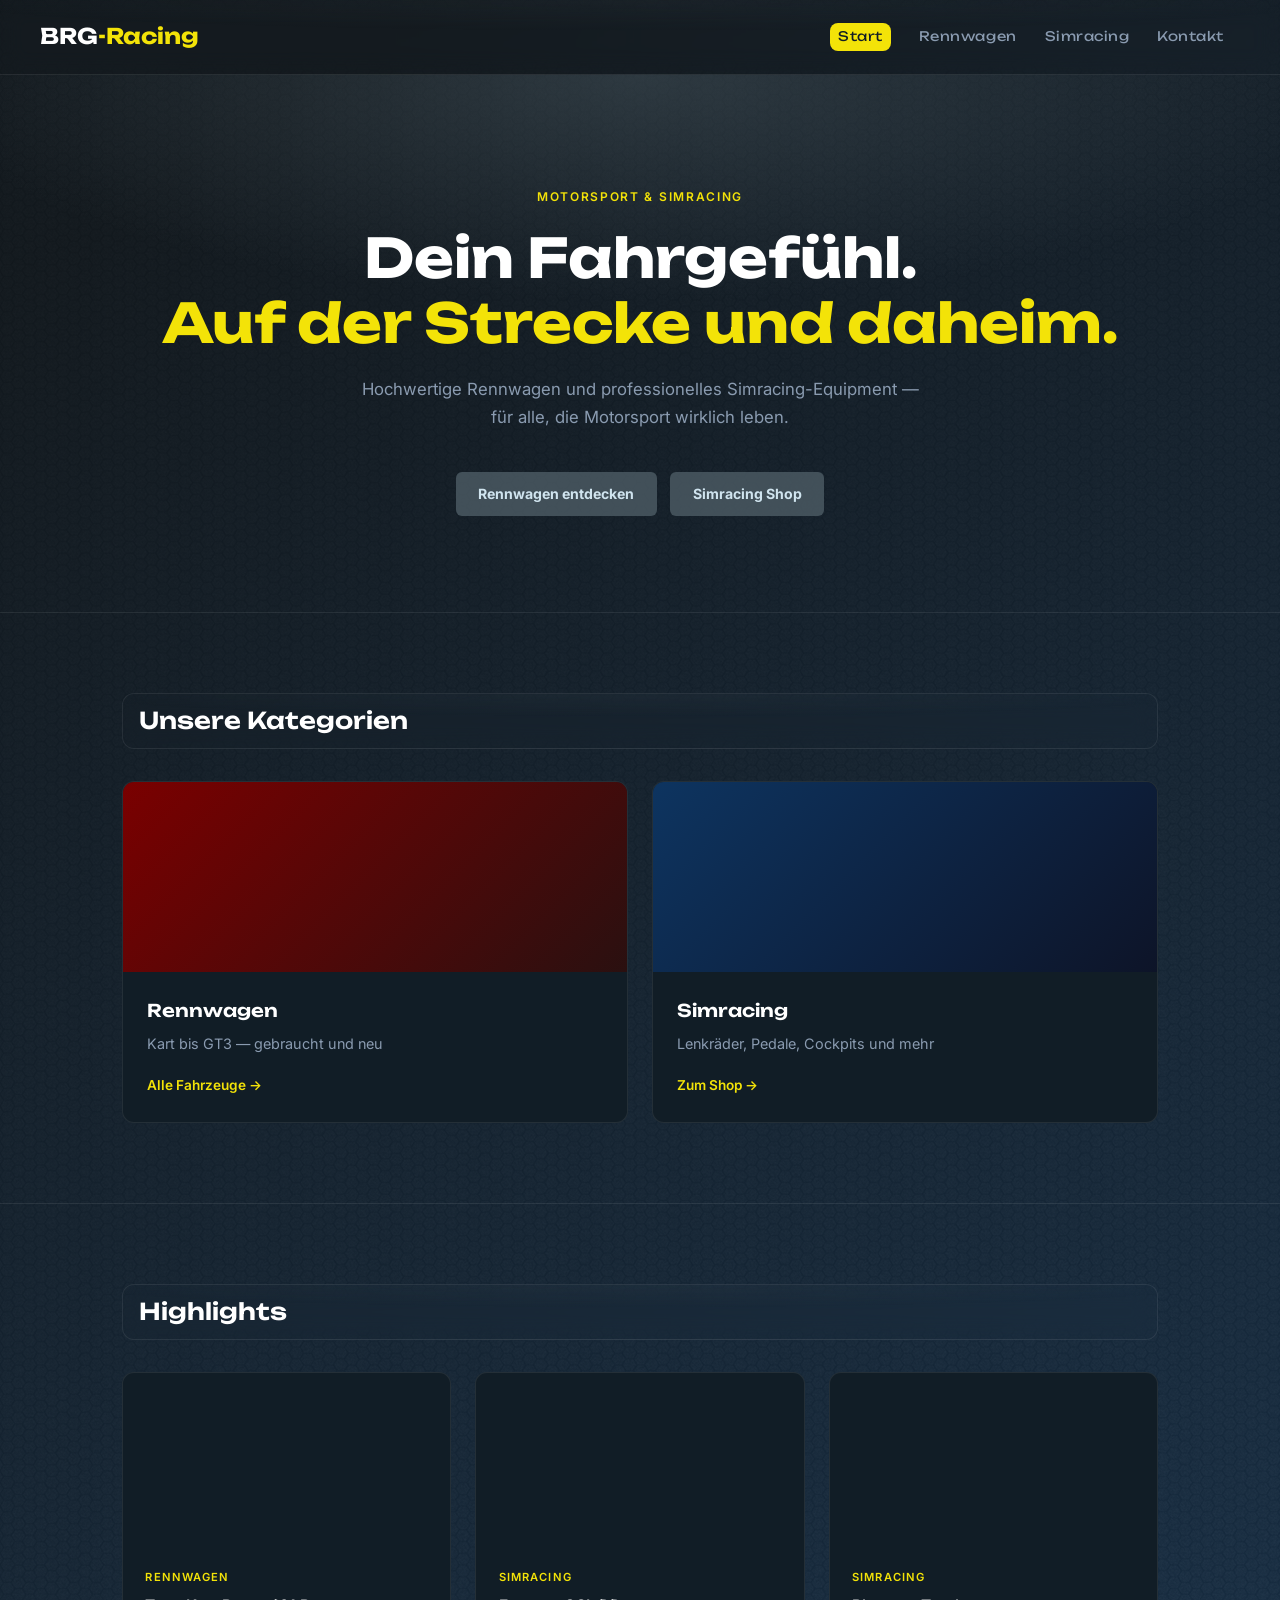
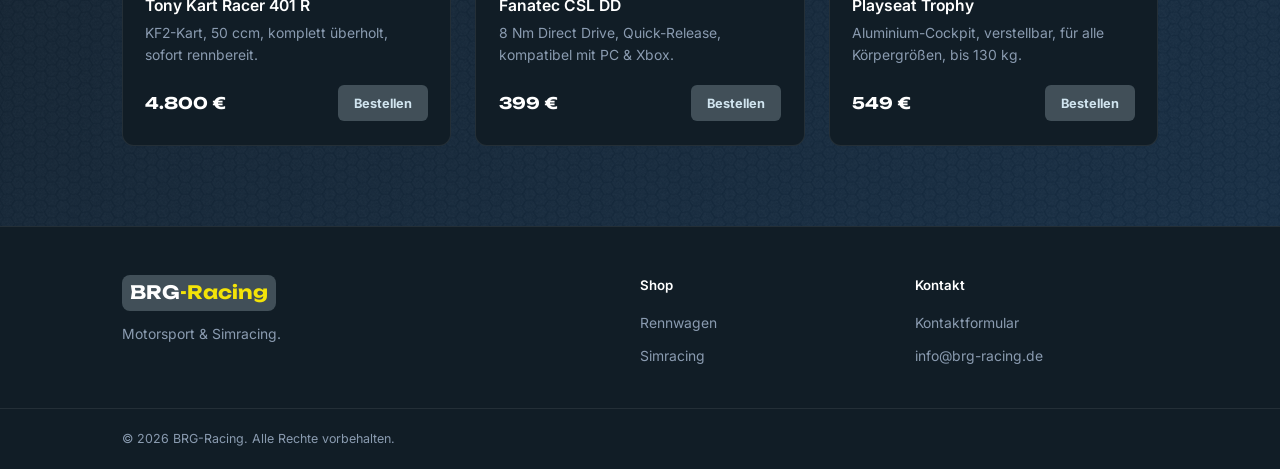
==== eirikb/index.html @ 4c39efe5 "Beschreibung der Änderung" ====
<!DOCTYPE html>
<html lang="de">
<head>
    <meta charset="UTF-8">
    <meta name="viewport" content="width=device-width, initial-scale=1.0">
    <title>BRG-Racing | Racecars & Simracing</title>
    <link rel="stylesheet" href="./styles/style-main.css">
    <!-- Google Fonts: Inter (Text) & Unbounded (Überschriften) -->
    <link rel="preconnect" href="https://fonts.googleapis.com">
    <link rel="preconnect" href="https://fonts.gstatic.com" crossorigin>
    <link href="https://fonts.googleapis.com/css2?family=Inter:ital,opsz,wght@0,14..32,100..900;1,14..32,100..900&family=Unbounded:wght@200..900&display=swap" rel="stylesheet">
</head>
<body>

    <!-- ===== HEADER ===== -->
    <header>
        <a href="index.html" class="logo">BRG<span>-Racing</span></a>

        <!-- Checkbox steuert das mobile Menü (kein JavaScript) -->
        <input type="checkbox" id="nav-toggle" class="nav-toggle">
        <label for="nav-toggle" class="hamburger" aria-label="Menü öffnen">
            <span></span>
            <span></span>
            <span></span>
        </label>

        <nav>
            <a href="index.html" class="aktiv">Start</a>
            <a href="./html/racecars.html">Rennwagen</a>
            <a href="./html/simracing.html">Simracing</a>
            <a href="./html/kontakt.html">Kontakt</a>
        </nav>
    </header>


    <!-- ===== HAUPTINHALT ===== -->
    <main>

        <!-- Hero-Bereich: Einstieg und Hauptaussage -->
        <section class="hero">
            <div class="wrapper">
                <p class="hero-label">Motorsport & Simracing</p>
                <h1>Dein Fahrgefühl.<br><span>Auf der Strecke und daheim.</span></h1>
                <p class="hero-text">
                    Hochwertige Rennwagen und professionelles Simracing-Equipment —
                    für alle, die Motorsport wirklich leben.
                </p>
                <div class="hero-ctas">
                    <a href="./html/racecars.html" class="btn">Rennwagen entdecken</a>
                    <a href="./html/simracing.html" class="btn btn-ghost">Simracing Shop</a>
                </div>
            </div>
        </section>


        <!-- Kategorie-Übersicht: 2-spaltiges Grid -->
        <section class="kategorien">
            <div class="wrapper">
                <h2>Unsere Kategorien</h2>
                <div class="kat-grid">

                    <a href="./html/racecars.html" class="kat-karte">
                        <!-- Platzhalter — wird später durch echtes Bild ersetzt -->
                        <div class="kat-bild rennwagen"></div>
                        <div class="kat-info">
                            <h3>Rennwagen</h3>
                            <p>Kart bis GT3 — gebraucht und neu</p>
                            <span class="pfeil">Alle Fahrzeuge &rarr;</span>
                        </div>
                    </a>

                    <a href="./html/simracing.html" class="kat-karte">
                        <div class="kat-bild simracing"></div>
                        <div class="kat-info">
                            <h3>Simracing</h3>
                            <p>Lenkräder, Pedale, Cockpits und mehr</p>
                            <span class="pfeil">Zum Shop &rarr;</span>
                        </div>
                    </a>

                </div>
            </div>
        </section>


        <!-- Produkt-Highlights: 3-spaltiges Grid -->
        <section class="highlights">
            <div class="wrapper">
                <h2>Highlights</h2>
                <div class="produkt-grid">

                    <!-- Produkt 1 -->
                    <article class="produkt-karte">
                        <div class="produkt-bild rot"></div>
                        <div class="produkt-info">
                            <span class="tag">Rennwagen</span>
                            <h3>Tony Kart Racer 401 R</h3>
                            <p>KF2-Kart, 50 ccm, komplett überholt, sofort rennbereit.</p>
                            <div class="produkt-fuss">
                                <strong class="preis">4.800 €</strong>
                                <a href="./html/bestellen.html" class="btn btn-sm">Bestellen</a>
                            </div>
                        </div>
                    </article>

                    <!-- Produkt 2 -->
                    <article class="produkt-karte">
                        <div class="produkt-bild blau"></div>
                        <div class="produkt-info">
                            <span class="tag">Simracing</span>
                            <h3>Fanatec CSL DD</h3>
                            <p>8 Nm Direct Drive, Quick-Release, kompatibel mit PC & Xbox.</p>
                            <div class="produkt-fuss">
                                <strong class="preis">399 €</strong>
                                <a href="./html/bestellen.html" class="btn btn-sm">Bestellen</a>
                            </div>
                        </div>
                    </article>

                    <!-- Produkt 3 -->
                    <article class="produkt-karte">
                        <div class="produkt-bild gruen"></div>
                        <div class="produkt-info">
                            <span class="tag">Simracing</span>
                            <h3>Playseat Trophy</h3>
                            <p>Aluminium-Cockpit, verstellbar, für alle Körpergrößen, bis 130 kg.</p>
                            <div class="produkt-fuss">
                                <strong class="preis">549 €</strong>
                                <a href="./html/bestellen.html" class="btn btn-sm">Bestellen</a>
                            </div>
                        </div>
                    </article>

                </div>
            </div>
        </section>

    </main>


    <!-- ===== FOOTER ===== -->
    <footer>
        <!-- Footer-Grid: Info | Shop-Links | Kontakt-Links -->
        <div class="footer-grid wrapper">

            <div class="footer-brand">
                <p class="logo-text">BRG<span>-Racing</span></p>
                <p class="footer-desc">Motorsport & Simracing.</p>
            </div>

            <nav class="footer-nav">
                <strong>Shop</strong>
                <a href="./html/racecars.html">Rennwagen</a>
                <a href="./html/simracing.html">Simracing</a>
            </nav>

            <nav class="footer-nav">
                <strong>Kontakt</strong>
                <a href="./html/kontakt.html">Kontaktformular</a>
                <a href="mailto:info@brg-racing.de">info@brg-racing.de</a>
            </nav>

        </div>

        <div class="footer-bottom">
            <div class="wrapper">
                <p>&copy; 2026 BRG-Racing. Alle Rechte vorbehalten.</p>
            </div>
        </div>
    </footer>

</body>
</html>
---- eirikb/styles/style-main.css ----
/* ===== VARIABLEN ===== */
:root {
    --primaer:  #4e5d67c8;
    --akzent:   #F3E308;
    --bg:       #111d26;
    --karte:    #111d26;
    --text:     #D0E4EF;
    --hell:     #8a9bb0;
    --rand:     rgba(255, 255, 255, 0.08);
    --max-w:    1100px;
}

/* ===== RESET ===== */
*, *::before, *::after {
    box-sizing: border-box;
    margin: 0;
    padding: 0;
}

/* ===== SEITEN-GRID: Header | Main | Footer ===== */
body {
    font-family: 'Inter', Arial, sans-serif;
    background: linear-gradient(
        148deg,rgba(11, 20, 27, 0.7) 10%, rgba(6, 61, 115, 0.4) 90%), 
        url('../assets/img/dark-honeycomb.png');
    color: var(--text);
    line-height: 1.65;
    display: grid;
    grid-template-rows: auto 1fr auto;
    min-height: 100vh;
}

a {
    color: var(--text);
    text-decoration: none;
}

/* Zentrierender Container mit horizontalem Innenabstand */
.wrapper {
    max-width: var(--max-w);
    margin: 0 auto;
    padding: 0 2rem;
}


/* ===== HEADER ===== */
header {
    font-family: 'Unbounded', cursive;
    /* Header-Grid: Logo | Leerraum | Navigation */
    display: grid;
    grid-template-columns: auto 1fr auto;
    align-items: center;
    gap: 1.5rem;
    padding: 1rem 2rem;
    border-bottom: 1px solid var(--rand);
    /* Klebt oben beim Scrollen */
    position: sticky;
    top: 0;
    z-index: 100;
    background-color: rgba(17, 29, 38, 0.591);
    backdrop-filter: blur(12px);
    background: radial-gradient(ellipse 80% 60% at 50% 0%, rgba(76, 92, 101, 0.10) 0%, transparent 70%);
}

.logo {
    font-size: 1.35rem;
    font-weight: 700;
    color: #fff;
    padding: 3px 8px;
    border-radius: 8px;
    /* Holografischer Shimmer-Effekt */
    position: relative;
    overflow: hidden;
    transition: transform 0.5s ease, box-shadow 0.5s ease;
}

/* Schimmernder Lichtstrahl */
.logo::before {
    content: '';
    position: absolute;
    top: -50%;
    left: -50%;
    width: 200%;
    height: 200%;
    background: linear-gradient(
        0deg,
        transparent,
        transparent 30%,
        rgba(200, 255, 0, 0.3)
    );
    transform: rotate(-45deg);
    transition: all 0.5s ease;
    opacity: 0;
}

.logo:hover {
    transform: scale(1.05);
    box-shadow: 0 0 20px rgba(200, 255, 0, 0.3);
    color: #fff;
}

.logo:hover::before {
    opacity: 1;
    transform: rotate(-45deg) translateY(100%);
}

.logo span {
    color: var(--akzent);
}

header nav {
    display: flex;
    align-items: center;
    gap: 1.75rem;
    justify-self: end;
}

header nav a {
    font-size: 0.82rem;
    color: var(--hell);
    font-weight: 400;
    letter-spacing: 0.04em;
    transition: all 0.15s;
  
}

header nav a:hover {
    color: var(--bg);
    padding: 3px 8px;
    border-radius: 8px;
    background-color: var(--akzent);
    transform: scale(1.05);
}

/* Aktiver Navigations-Link (aktuelle Seite) */
header nav a.aktiv {
    color: var(--bg);
    padding: 3px 8px;
    border-radius: 8px;
    background-color: var(--akzent);
}
/* Hamburger-Button (nur mobil sichtbar) */
.hamburger {
    display: none;
    flex-direction: column;
    gap: 5px;
    cursor: pointer;
    padding: 4px;
    margin-left: auto;
}

.hamburger span {
    display: block;
    width: 22px;
    height: 2px;
    background-color: #fff;
    border-radius: 2px;
    transition: transform 0.2s, opacity 0.2s;
}

/* Checkbox ist unsichtbar, steuert das Menü via CSS */
.nav-toggle { display: none; }

.nav-toggle:checked ~ .hamburger span:nth-child(1) {
    transform: translateY(7px) rotate(45deg);
}
.nav-toggle:checked ~ .hamburger span:nth-child(2) {
    opacity: 0;
}
.nav-toggle:checked ~ .hamburger span:nth-child(3) {
    transform: translateY(-7px) rotate(-45deg);
}


/* ===== BUTTONS ===== */
.btn {
    display: inline-block;
    padding: 0.65rem 1.4rem;
    background-color: var(--primaer);
    color: var(--text);
    font-weight: 700;
    font-size: 0.88rem;
    border-radius: 6px;
    transition: all 0.25s;
}

.btn:hover {
    opacity: 0.82;
    color: var(--bg);
    transform: scale(1.05);
    background-color: var(--akzent);
}


.btn-sm {
    padding: 0.45rem 1rem;
    font-size: 0.8rem;
}


/* ===== HERO-BEREICH ===== */
.hero {
    padding: 7rem 0 6rem;
    text-align: center;
    /* Subtiler radialer Verlauf als Hintergrund */
    background: radial-gradient(ellipse 80% 60% at 50% 0%, rgba(76, 92, 101, 0.45) 0%, transparent 70%);
}

.hero-label {
    font-size: 0.75rem;
    font-weight: 600;
    letter-spacing: 0.14em;
    text-transform: uppercase;
    color: var(--akzent);
    margin-bottom: 1.25rem;
   
}

.hero h1 {
    font-family: 'Unbounded', cursive;
    /* Schriftgröße passt sich der Bildschirmbreite an */
    font-size: clamp(1.9rem, 5vw, 3.4rem);
    font-weight: 700;
    line-height: 1.18;
    color: #fff;
    margin-bottom: 1.25rem;
}

.hero h1 span {
    color: var(--akzent);
}

.hero-text {
    max-width: 580px;
    margin: 0 auto 2.5rem;
    color: var(--hell);
    font-size: 1.05rem;
    line-height: 1.7;
}

.hero-ctas {
    display: flex;
    gap: 0.85rem;
    justify-content: center;
    flex-wrap: wrap;
}


/* ===== KATEGORIEN ===== */
.kategorien {
    padding: 5rem 0;
    border-top: 1px solid var(--rand);
}

.kategorien h2,
.highlights h2 {
    font-family: 'Unbounded', cursive;
    font-size: 1.45rem;
    font-weight: 600;
    color: #fff;
    margin-bottom: 2rem;
    padding: 0.5rem 1rem;
    background-color: var(--karte);
    backdrop-filter: blur(12px);
    border: 1px solid var(--rand);
    border-radius: 12px;
    background: radial-gradient(ellipse 80% 60% at 50% 0%, rgba(76, 92, 101, 0.10) 0%, transparent 70%);
}

/* Kategorie-Grid: 2 gleichbreite Spalten */
.kat-grid {
    display: grid;
    grid-template-columns: 1fr 1fr;
    gap: 1.5rem;
}

.kat-karte {
    display: block;
    background-color: var(--karte);
    border: 1px solid var(--rand);
    border-radius: 12px;
    overflow: hidden;
    color: var(--text);
    transition: border-color 0.2s, transform 0.2s;
   
}

.kat-karte:hover {
    border-color: rgba(255, 255, 255, 0.22);
    transform: translateY(-4px);
    color: var(--text);
}

/* Farb-Platzhalter oben — werden später durch <img> ersetzt */
.kat-bild {
    height: 190px;
}

.kat-bild.rennwagen {
    background: linear-gradient(135deg, #7a0000 0%, #2a1010 100%);
}

.kat-bild.simracing {
    background: linear-gradient(135deg, #0d3460 0%, #0d1428 100%);
}

.kat-info {
    padding: 1.5rem;
    
}

.kat-info h3 {
    font-family: 'Unbounded', cursive;
    font-size: 1.1rem;
    font-weight: 600;
    color: #fff;
    margin-bottom: 0.4rem;
    
}

.kat-info p {
    color: var(--hell);
    font-size: 0.9rem;
    margin-bottom: 1rem;
}

.pfeil {
    color: var(--akzent);
    font-size: 0.85rem;
    font-weight: 600;
}


/* ===== PRODUKT-HIGHLIGHTS ===== */
.highlights {
    padding: 5rem 0;
    border-top: 1px solid var(--rand);
}

/* Produkt-Grid: 3 Spalten, bricht bei Platzmangel automatisch um */
.produkt-grid {
    display: grid;
    grid-template-columns: repeat(auto-fit, minmax(280px, 1fr));
    gap: 1.5rem;
}

.produkt-karte {
    background-color: var(--karte);
    border: 1px solid var(--rand);
    border-radius: 12px;
    overflow: hidden;
    transition: border-color 0.2s, transform 0.2s;
}

.produkt-karte:hover {
    border-color: rgba(255, 255, 255, 0.22);
    transform: translateY(-4px);
}


.produkt-bild {
    height: 170px;
}

.produkt-info {
    padding: 1.2rem 1.4rem 1.5rem;
}

/* Kategorie-Tag über dem Titel */
.tag {
    display: inline-block;
    font-size: 0.7rem;
    font-weight: 600;
    letter-spacing: 0.1em;
    text-transform: uppercase;
    color: var(--akzent);
    margin-bottom: 0.55rem;
}

.produkt-info h3 {
    font-size: 0.98rem;
    font-weight: 600;
    color: #fff;
    margin-bottom: 0.4rem;
    line-height: 1.35;
}

.produkt-info p {
    color: var(--hell);
    font-size: 0.87rem;
    line-height: 1.55;
    margin-bottom: 1.2rem;
}

/* Preis und Bestell-Button nebeneinander */
.produkt-fuss {
    display: flex;
    align-items: center;
    justify-content: space-between;
}

.preis {
    font-family: 'Unbounded', cursive;
    font-size: 1rem;
    font-weight: 700;
    color: #fff;
}


/* ===== FOOTER ===== */
footer {
    border-top: 1px solid var(--rand);
    background-color: var(--karte);
    padding-top: 3rem;
}

/* Footer-Grid: Marke (breit) | Shop-Links | Kontakt-Links */
.footer-grid {
    display: grid;
    grid-template-columns: 2fr 1fr 1fr;
    gap: 2rem;
    padding-bottom: 2.5rem;
}

.logo-text {
    font-family: 'Unbounded', cursive;
    font-size: 1.15rem;
    font-weight: 700;
    color: #fff;
    background-color: var(--primaer);
    display: inline-block;
    padding: 3px 8px;
    border-radius: 8px;
    margin-bottom: 0.75rem;
}

.logo-text span {
    color: var(--akzent);
}

.footer-desc {
    color: var(--hell);
    font-size: 0.87rem;
    line-height: 1.65;
}

.footer-nav {
    display: flex;
    flex-direction: column;
    gap: 0.6rem;
}

.footer-nav strong {
    color: #fff;
    font-size: 0.83rem;
    font-weight: 600;
    margin-bottom: 0.35rem;
}

.footer-nav a {
    color: var(--hell);
    font-size: 0.87rem;
    transition: color 0.15s;
}

.footer-nav a:hover {
    color: #fff;
}

.footer-bottom {
    border-top: 1px solid var(--rand);
    padding: 1.25rem 0;
}

.footer-bottom p {
    color: var(--hell);
    font-size: 0.78rem;
}


/* ===== MOBIL (≤ 680px) ===== */
@media (max-width: 680px) {
    /* Header: Logo | Hamburger — Nav klappt darunter auf */
    header {
        grid-template-columns: auto auto;
        padding: 0.9rem 1.25rem;
    }

    .hamburger {
        display: flex;
        justify-self: end;
    }

    header nav {
        display: none;
        grid-column: 1 / -1;
        flex-direction: column;
        align-items: flex-start;
        gap: 0.9rem;
        padding: 1rem 0;
        border-top: 1px solid var(--rand);
        margin-top: 0.5rem;
    }

    .nav-toggle:checked ~ nav {
        display: flex;
    }

    /* Hero: weniger Abstand auf kleinen Bildschirmen */
    .hero {
        padding: 4rem 0 3.5rem;
    }

    /* Kategorien: 1 Spalte statt 2 */
    .kat-grid {
        grid-template-columns: 1fr;
    }

    /* Footer: 1 Spalte statt 3 */
    .footer-grid {
        grid-template-columns: 1fr;
        gap: 1.5rem;
    }
}
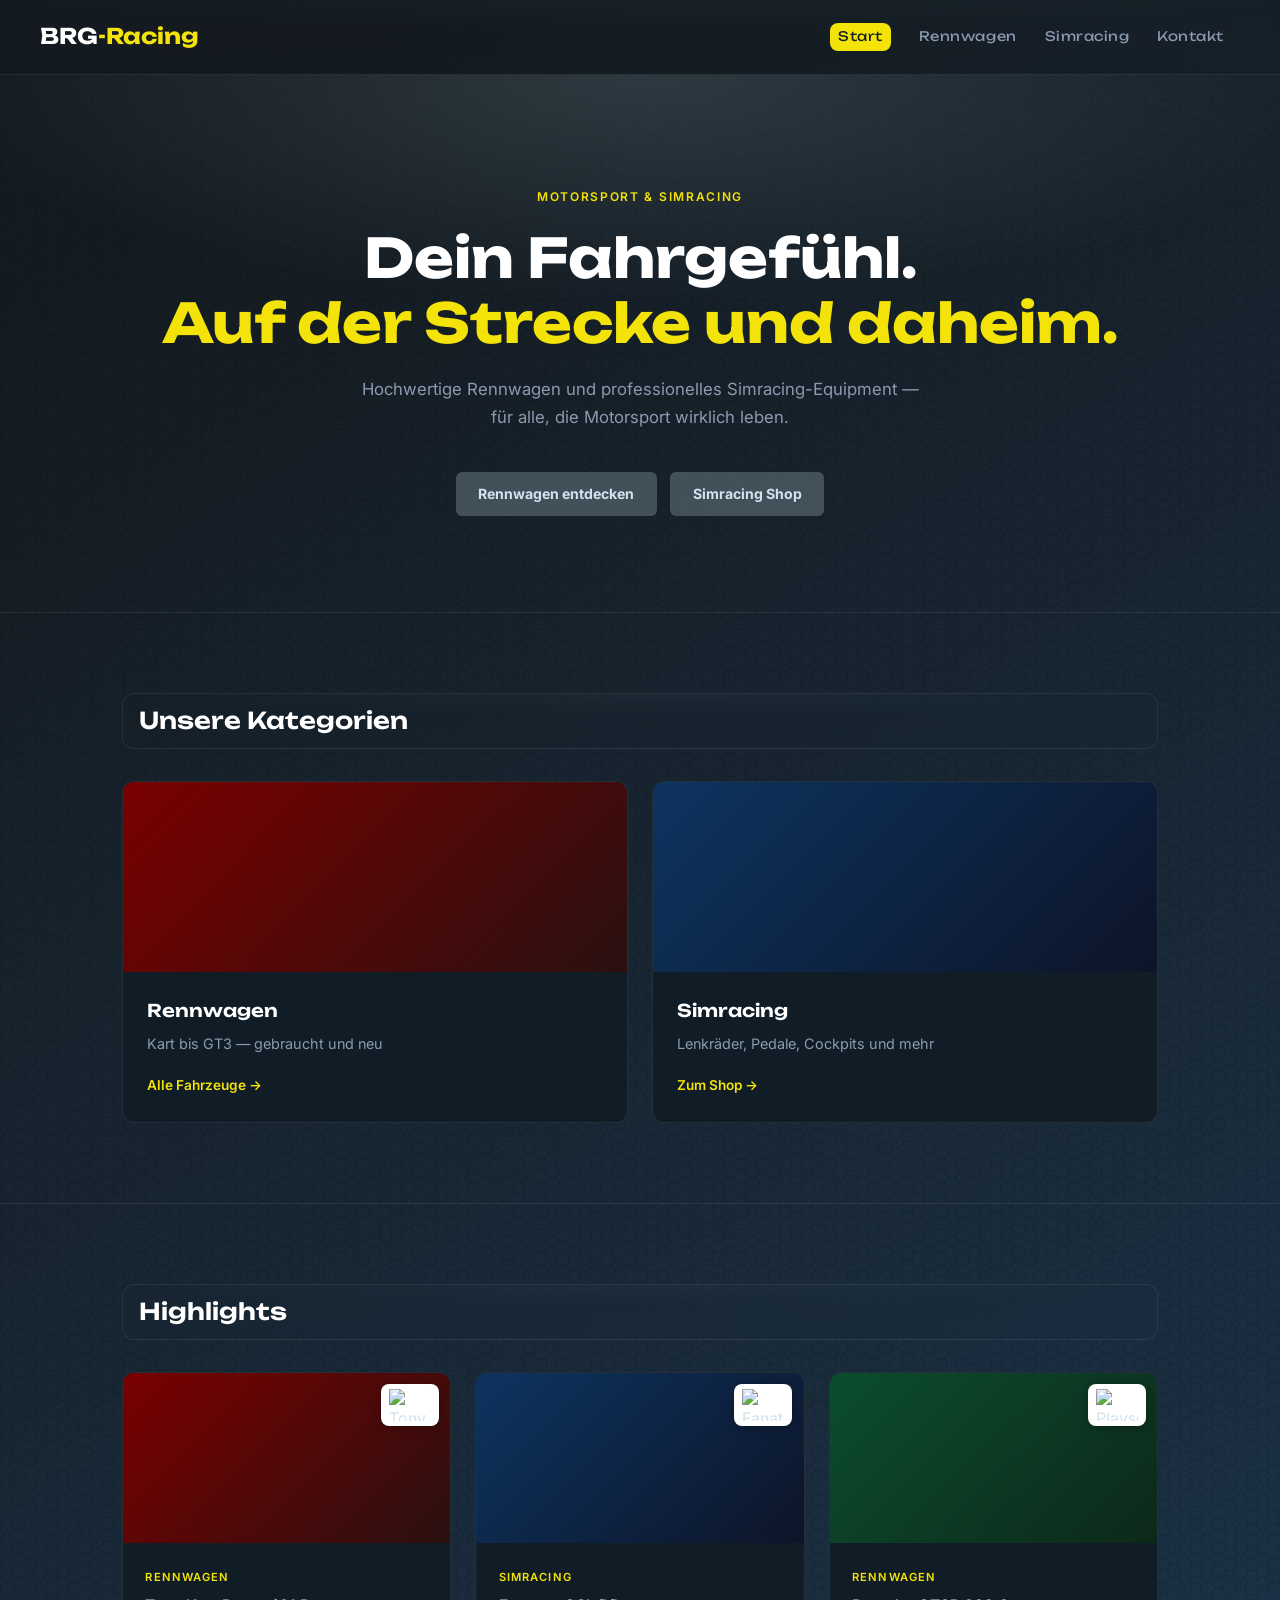
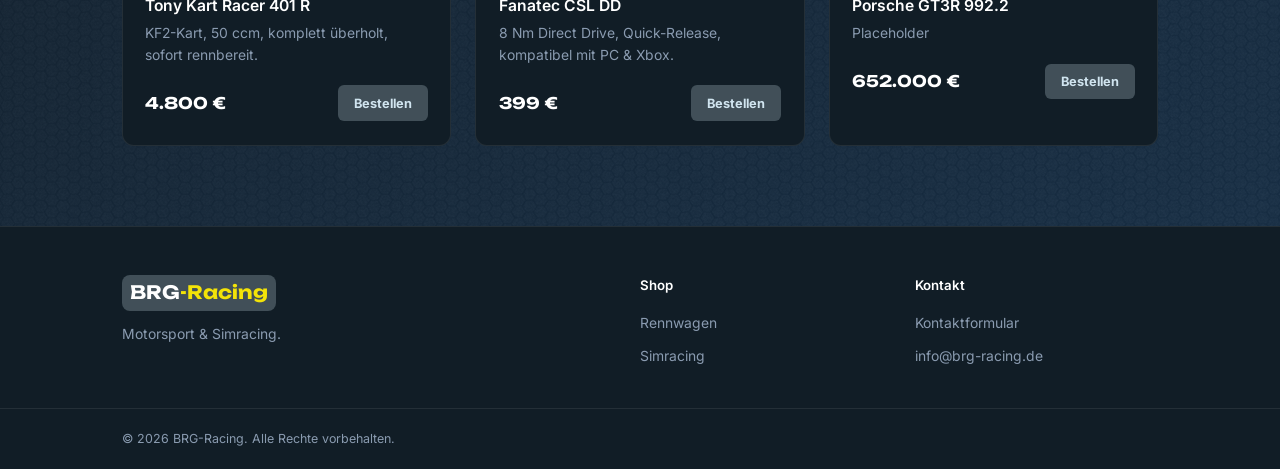
==== commit 7bd52c7f: "Grund-Design fertig, basis für Simracing und Rennwagen Produktseiten erstellt" ====
--- a/eirikb/index.html
+++ b/eirikb/index.html
@@ -91,7 +91,10 @@
 
                     <!-- Produkt 1 -->
                     <article class="produkt-karte">
-                        <div class="produkt-bild rot"></div>
+                        <div class="produkt-bild rot">
+                            <!-- Einheitlicher Platz für das Hersteller-Logo -->
+                            <div class="produkt-marke"><img src="./assets/racecars/tony-kart.png" alt="Tony Kart"></div>
+                        </div>
                         <div class="produkt-info">
                             <span class="tag">Rennwagen</span>
                             <h3>Tony Kart Racer 401 R</h3>
@@ -105,7 +108,9 @@
 
                     <!-- Produkt 2 -->
                     <article class="produkt-karte">
-                        <div class="produkt-bild blau"></div>
+                        <div class="produkt-bild blau">
+                            <div class="produkt-marke"><img src="./assets/Simracing/fanatec.png" alt="Fanatec"></div>
+                        </div>
                         <div class="produkt-info">
                             <span class="tag">Simracing</span>
                             <h3>Fanatec CSL DD</h3>
@@ -119,13 +124,15 @@
 
                     <!-- Produkt 3 -->
                     <article class="produkt-karte">
-                        <div class="produkt-bild gruen"></div>
+                        <div class="produkt-bild gruen">
+                            <div class="produkt-marke"><img src="./assets/Simracing/playseat.png" alt="Playseat"></div>
+                        </div>
                         <div class="produkt-info">
-                            <span class="tag">Simracing</span>
-                            <h3>Playseat Trophy</h3>
-                            <p>Aluminium-Cockpit, verstellbar, für alle Körpergrößen, bis 130 kg.</p>
+                            <span class="tag">Rennwagen</span>
+                            <h3>Porsche GT3R 992.2</h3>
+                            <p>Placeholder</p>
                             <div class="produkt-fuss">
-                                <strong class="preis">549 €</strong>
+                                <strong class="preis">652.000 €</strong>
                                 <a href="./html/bestellen.html" class="btn btn-sm">Bestellen</a>
                             </div>
                         </div>
--- a/eirikb/styles/style-main.css
+++ b/eirikb/styles/style-main.css
@@ -360,7 +360,43 @@
 
 .produkt-bild {
     height: 170px;
-}
+    /* Anker für das Hersteller-Logo (oben rechts) */
+    position: relative;
+}
+
+/* Einheitlicher Platz für das Hersteller-Logo auf jeder Produktkarte */
+.produkt-marke {
+    position: absolute;
+    top: 0.7rem;
+    right: 0.7rem;
+    width: 58px;
+    height: 42px;
+    display: flex;
+    align-items: center;
+    justify-content: center;
+    padding: 5px 8px;
+    background-color: #fff;
+    border-radius: 8px;
+    box-shadow: 0 2px 8px rgba(0, 0, 0, 0.3);
+}
+
+/* Logo skaliert sauber in den Rahmen, egal welches Format */
+.produkt-marke img {
+    max-width: 100%;
+    max-height: 100%;
+    object-fit: contain;
+    display: block;
+}
+
+/* Farb-Platzhalter für Produktbilder — werden später durch <img> ersetzt */
+.produkt-bild.rot     { background: linear-gradient(135deg, #7a0000 0%, #2a1010 100%); }
+.produkt-bild.blau    { background: linear-gradient(135deg, #0d3460 0%, #0d1428 100%); }
+.produkt-bild.gruen   { background: linear-gradient(135deg, #0b4d2e 0%, #0d281a 100%); }
+.produkt-bild.gelb    { background: linear-gradient(135deg, #6b5e00 0%, #2a2410 100%); }
+.produkt-bild.lila    { background: linear-gradient(135deg, #3d1a5c 0%, #180d28 100%); }
+.produkt-bild.orange  { background: linear-gradient(135deg, #7a3a00 0%, #2a1a10 100%); }
+.produkt-bild.tuerkis { background: linear-gradient(135deg, #0d5c5c 0%, #0d2828 100%); }
+.produkt-bild.grau    { background: linear-gradient(135deg, #3a4650 0%, #141c22 100%); }
 
 .produkt-info {
     padding: 1.2rem 1.4rem 1.5rem;
@@ -475,6 +511,189 @@
 .footer-bottom p {
     color: var(--hell);
     font-size: 0.78rem;
+}
+
+
+/* ===== SEITEN-KOPF (Kopfbereich der Unterseiten) ===== */
+.seiten-kopf {
+    padding: 5rem 0 3.5rem;
+    text-align: center;
+    /* Gleicher radialer Verlauf wie im Hero der Startseite */
+    background: radial-gradient(ellipse 80% 60% at 50% 0%, rgba(76, 92, 101, 0.45) 0%, transparent 70%);
+    border-bottom: 1px solid var(--rand);
+}
+
+.seiten-kopf h1 {
+    font-family: 'Unbounded', cursive;
+    font-size: clamp(1.8rem, 4.5vw, 2.8rem);
+    font-weight: 700;
+    color: #fff;
+    margin-bottom: 1rem;
+}
+
+.seiten-kopf h1 span {
+    color: var(--akzent);
+}
+
+.seiten-kopf p {
+    max-width: 560px;
+    margin: 0 auto;
+    color: var(--hell);
+    font-size: 1rem;
+}
+
+
+/* ===== PRODUKT-LISTE (Kategorieseiten) ===== */
+.produkt-liste {
+    padding: 4rem 0 5rem;
+}
+
+/* Unterkategorie-Navigation: Sprungmarken (kein JavaScript) */
+.sub-nav {
+    display: flex;
+    flex-wrap: wrap;
+    gap: 0.6rem;
+    justify-content: center;
+    margin-top: 1.75rem;
+}
+
+.sub-nav a {
+    font-size: 0.8rem;
+    font-weight: 600;
+    color: var(--hell);
+    padding: 0.4rem 1rem;
+    border: 1px solid var(--rand);
+    border-radius: 999px;
+    transition: all 0.15s;
+}
+
+.sub-nav a:hover {
+    color: var(--bg);
+    background-color: var(--akzent);
+    border-color: var(--akzent);
+}
+
+/* Ein Unterkategorie-Block innerhalb der Produktliste */
+.unterkategorie {
+    padding-top: 3.5rem;
+    /* Abstand, damit der sticky Header die Sprungmarke nicht verdeckt */
+    scroll-margin-top: 90px;
+}
+
+.kat-titel {
+    font-family: 'Unbounded', cursive;
+    font-size: 1.3rem;
+    font-weight: 600;
+    color: #fff;
+    margin-bottom: 1.5rem;
+    padding-bottom: 0.6rem;
+    border-bottom: 1px solid var(--rand);
+}
+
+.kat-titel span {
+    color: var(--akzent);
+}
+
+
+/* ===== KONTAKT-SEITE ===== */
+.kontakt {
+    padding: 4rem 0 5rem;
+}
+
+/* Kontakt-Grid: Info-Spalte | Formular-Spalte */
+.kontakt-grid {
+    display: grid;
+    grid-template-columns: 1fr 1.4fr;
+    gap: 1.5rem;
+    align-items: start;
+}
+
+.kontakt-info,
+.kontakt-formular {
+    background-color: var(--karte);
+    border: 1px solid var(--rand);
+    border-radius: 12px;
+    padding: 2rem;
+}
+
+.kontakt-info h2,
+.kontakt-formular h2 {
+    font-family: 'Unbounded', cursive;
+    font-size: 1.15rem;
+    font-weight: 600;
+    color: #fff;
+    margin-bottom: 1.25rem;
+}
+
+/* Einzelner Kontakt-Eintrag (z. B. Adresse, Telefon, Mail) */
+.kontakt-eintrag {
+    margin-bottom: 1.4rem;
+}
+
+.kontakt-eintrag strong {
+    display: block;
+    color: var(--akzent);
+    font-size: 0.75rem;
+    letter-spacing: 0.1em;
+    text-transform: uppercase;
+    margin-bottom: 0.3rem;
+}
+
+.kontakt-eintrag p,
+.kontakt-eintrag a {
+    color: var(--hell);
+    font-size: 0.92rem;
+}
+
+.kontakt-eintrag a:hover {
+    color: #fff;
+}
+
+/* Ergonomisches Formular: Beschriftung über dem Feld */
+.formular-feld {
+    display: flex;
+    flex-direction: column;
+    gap: 0.4rem;
+    margin-bottom: 1.1rem;
+}
+
+.formular-feld label {
+    font-size: 0.85rem;
+    font-weight: 600;
+    color: var(--text);
+}
+
+.formular-feld input,
+.formular-feld select,
+.formular-feld textarea {
+    font-family: inherit;
+    font-size: 0.92rem;
+    padding: 0.7rem 0.85rem;
+    background-color: var(--bg);
+    border: 1px solid var(--rand);
+    border-radius: 6px;
+    color: var(--text);
+}
+
+.formular-feld input:focus,
+.formular-feld select:focus,
+.formular-feld textarea:focus {
+    outline: none;
+    border-color: var(--akzent);
+}
+
+.formular-feld textarea {
+    resize: vertical;
+    min-height: 130px;
+}
+
+/* Absende-Button — nutzt .btn, braucht aber Reset für <button> */
+.kontakt-formular .btn {
+    border: none;
+    cursor: pointer;
+    font-family: inherit;
+    width: 100%;
+    margin-top: 0.5rem;
 }
 
 
@@ -521,4 +740,14 @@
         grid-template-columns: 1fr;
         gap: 1.5rem;
     }
-}
+
+    /* Kontakt: 1 Spalte statt 2 */
+    .kontakt-grid {
+        grid-template-columns: 1fr;
+    }
+
+    /* Seiten-Kopf: weniger Abstand auf kleinen Bildschirmen */
+    .seiten-kopf {
+        padding: 3.5rem 0 2.5rem;
+    }
+}
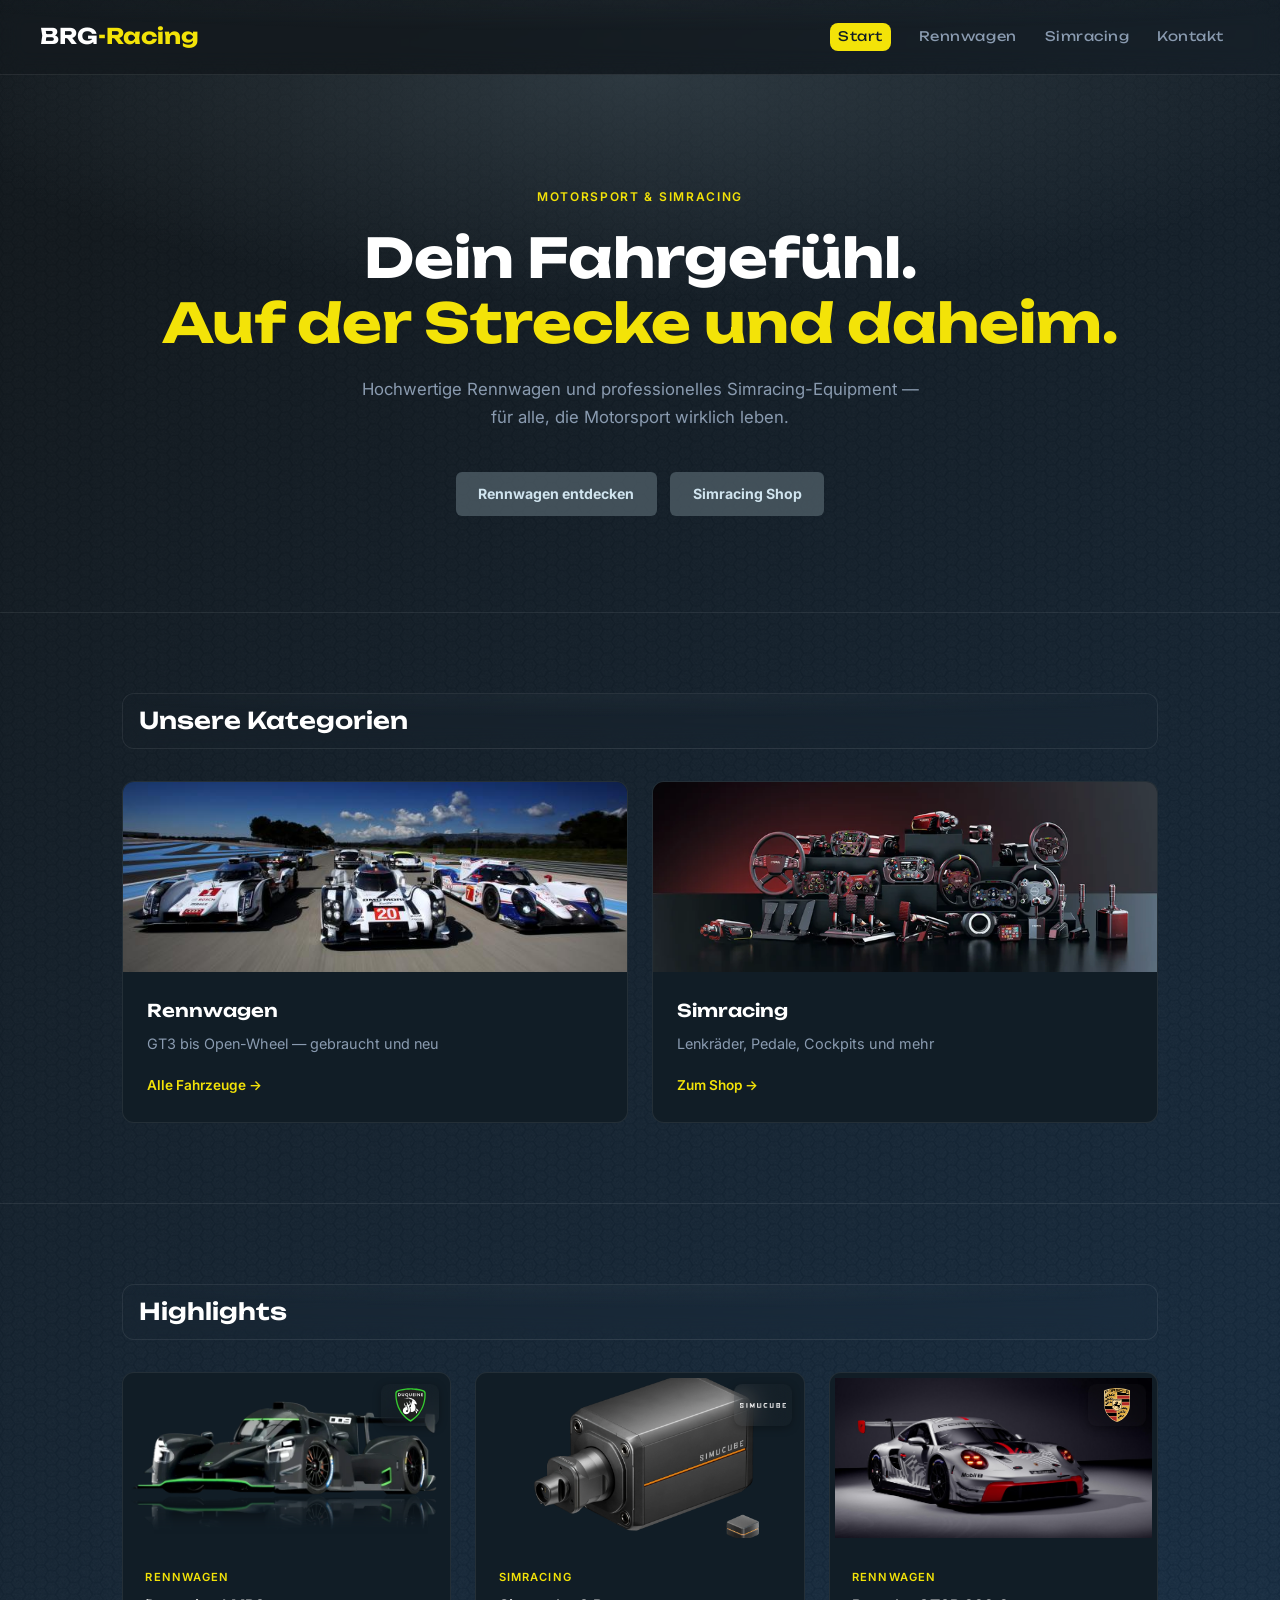
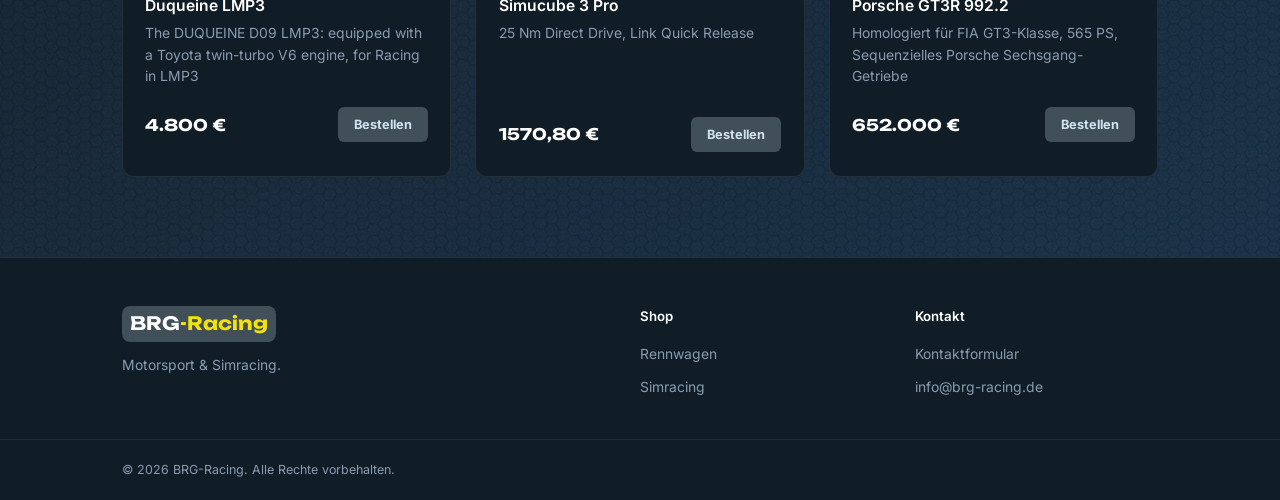
==== commit e8cb7d68: "index seite zu 90% fertig, Angefangen Produkte einzupflegen." ====
--- a/eirikb/index.html
+++ b/eirikb/index.html
@@ -61,16 +61,20 @@
 
                     <a href="./html/racecars.html" class="kat-karte">
                         <!-- Platzhalter — wird später durch echtes Bild ersetzt -->
-                        <div class="kat-bild rennwagen"></div>
+                        <div class="kat-bild rennwagen">
+                          <img src="../eirikb/assets/racecars/Castellet-Motorsport.jpg" alt="Rennwagen" class="kat-img">
+                        </div>
                         <div class="kat-info">
                             <h3>Rennwagen</h3>
-                            <p>Kart bis GT3 — gebraucht und neu</p>
+                            <p>GT3 bis Open-Wheel — gebraucht und neu</p>
                             <span class="pfeil">Alle Fahrzeuge &rarr;</span>
                         </div>
                     </a>
 
                     <a href="./html/simracing.html" class="kat-karte">
-                        <div class="kat-bild simracing"></div>
+                        <div class="kat-bild simracing">
+                          <img src="../eirikb/assets/Simracing/MOZA_Racing_Racing_Series-Update.webp" alt="Simracing" class="kat-img">
+                        </div>
                         <div class="kat-info">
                             <h3>Simracing</h3>
                             <p>Lenkräder, Pedale, Cockpits und mehr</p>
@@ -91,14 +95,14 @@
 
                     <!-- Produkt 1 -->
                     <article class="produkt-karte">
-                        <div class="produkt-bild rot">
-                            <!-- Einheitlicher Platz für das Hersteller-Logo -->
-                            <div class="produkt-marke"><img src="./assets/racecars/tony-kart.png" alt="Tony Kart"></div>
+                        <div class="produkt-bild">
+                            <img src="./assets/racecars/duqueine-lmp3.webp" alt="Wheelbase" class="produkt-img">
+                            <div class="produkt-marke"><img src="./assets/racecars/duqueine-logo-28.svg" alt="Hersteller-Logo"></div>
                         </div>
                         <div class="produkt-info">
                             <span class="tag">Rennwagen</span>
-                            <h3>Tony Kart Racer 401 R</h3>
-                            <p>KF2-Kart, 50 ccm, komplett überholt, sofort rennbereit.</p>
+                            <h3>Duqueine LMP3</h3>
+                            <p>The DUQUEINE D09 LMP3: equipped with a Toyota twin-turbo V6 engine, for Racing in LMP3</p>
                             <div class="produkt-fuss">
                                 <strong class="preis">4.800 €</strong>
                                 <a href="./html/bestellen.html" class="btn btn-sm">Bestellen</a>
@@ -108,15 +112,17 @@
 
                     <!-- Produkt 2 -->
                     <article class="produkt-karte">
-                        <div class="produkt-bild blau">
-                            <div class="produkt-marke"><img src="./assets/Simracing/fanatec.png" alt="Fanatec"></div>
+                        <div class="produkt-bild">
+                            <img src="./assets/Simracing/SC3PRO-LINK-1.webp" alt="Wheelbase" class="produkt-img">
+                            <div class="produkt-marke"><img src="./assets/Simracing/Simucube-logo-1.png" alt="Simucube"></div>
                         </div>
                         <div class="produkt-info">
                             <span class="tag">Simracing</span>
-                            <h3>Fanatec CSL DD</h3>
-                            <p>8 Nm Direct Drive, Quick-Release, kompatibel mit PC & Xbox.</p>
+                            <h3>Simucube 3 Pro</h3>
+                            <p>25 Nm Direct Drive, Link Quick Release</p>
+                            <br> <br>
                             <div class="produkt-fuss">
-                                <strong class="preis">399 €</strong>
+                                <strong class="preis">1570,80 €</strong>
                                 <a href="./html/bestellen.html" class="btn btn-sm">Bestellen</a>
                             </div>
                         </div>
@@ -124,13 +130,14 @@
 
                     <!-- Produkt 3 -->
                     <article class="produkt-karte">
-                        <div class="produkt-bild gruen">
-                            <div class="produkt-marke"><img src="./assets/Simracing/playseat.png" alt="Playseat"></div>
+                        <div class="produkt-bild">
+                          <img src="./assets/racecars/porsche-gt3r-992.jpg" class="produkt-img">
+                            <div class="produkt-marke"><img src="./assets/racecars/Porsche_Symbol_2.webp" alt="Hersteller-Logo"></div>
                         </div>
                         <div class="produkt-info">
                             <span class="tag">Rennwagen</span>
                             <h3>Porsche GT3R 992.2</h3>
-                            <p>Placeholder</p>
+                            <p>Homologiert für FIA GT3-Klasse, 565 PS, Sequenzielles Porsche Sechsgang-Getriebe</p>
                             <div class="produkt-fuss">
                                 <strong class="preis">652.000 €</strong>
                                 <a href="./html/bestellen.html" class="btn btn-sm">Bestellen</a>
--- a/eirikb/styles/style-main.css
+++ b/eirikb/styles/style-main.css
@@ -296,6 +296,13 @@
     height: 190px;
 }
 
+.kat-img {
+    width: 100%;
+    height: 100%;
+    object-fit: cover;
+    display: block;
+}
+
 .kat-bild.rennwagen {
     background: linear-gradient(135deg, #7a0000 0%, #2a1010 100%);
 }
@@ -359,9 +366,17 @@
 
 
 .produkt-bild {
+    padding: 5px;
     height: 170px;
     /* Anker für das Hersteller-Logo (oben rechts) */
     position: relative;
+}
+
+.produkt-img {
+    width: 100%;
+    height: 100%;
+    object-fit: cover;
+    display: block;
 }
 
 /* Einheitlicher Platz für das Hersteller-Logo auf jeder Produktkarte */
@@ -374,10 +389,19 @@
     display: flex;
     align-items: center;
     justify-content: center;
-    padding: 5px 8px;
-    background-color: #fff;
+    padding: 4px 6px;
+    background-color: #41414117;
+    backdrop-filter: blur(12px);
     border-radius: 8px;
     box-shadow: 0 2px 8px rgba(0, 0, 0, 0.3);
+    /* Standard: Logo ist immer sichtbar */
+    opacity: 1;
+    transition: opacity 0.2s;
+}
+
+/* Beim Hover über die Karte wird das Logo ausgeblendet */
+.produkt-karte:hover .produkt-marke {
+    opacity: 0;
 }
 
 /* Logo skaliert sauber in den Rahmen, egal welches Format */
@@ -388,15 +412,6 @@
     display: block;
 }
 
-/* Farb-Platzhalter für Produktbilder — werden später durch <img> ersetzt */
-.produkt-bild.rot     { background: linear-gradient(135deg, #7a0000 0%, #2a1010 100%); }
-.produkt-bild.blau    { background: linear-gradient(135deg, #0d3460 0%, #0d1428 100%); }
-.produkt-bild.gruen   { background: linear-gradient(135deg, #0b4d2e 0%, #0d281a 100%); }
-.produkt-bild.gelb    { background: linear-gradient(135deg, #6b5e00 0%, #2a2410 100%); }
-.produkt-bild.lila    { background: linear-gradient(135deg, #3d1a5c 0%, #180d28 100%); }
-.produkt-bild.orange  { background: linear-gradient(135deg, #7a3a00 0%, #2a1a10 100%); }
-.produkt-bild.tuerkis { background: linear-gradient(135deg, #0d5c5c 0%, #0d2828 100%); }
-.produkt-bild.grau    { background: linear-gradient(135deg, #3a4650 0%, #141c22 100%); }
 
 .produkt-info {
     padding: 1.2rem 1.4rem 1.5rem;
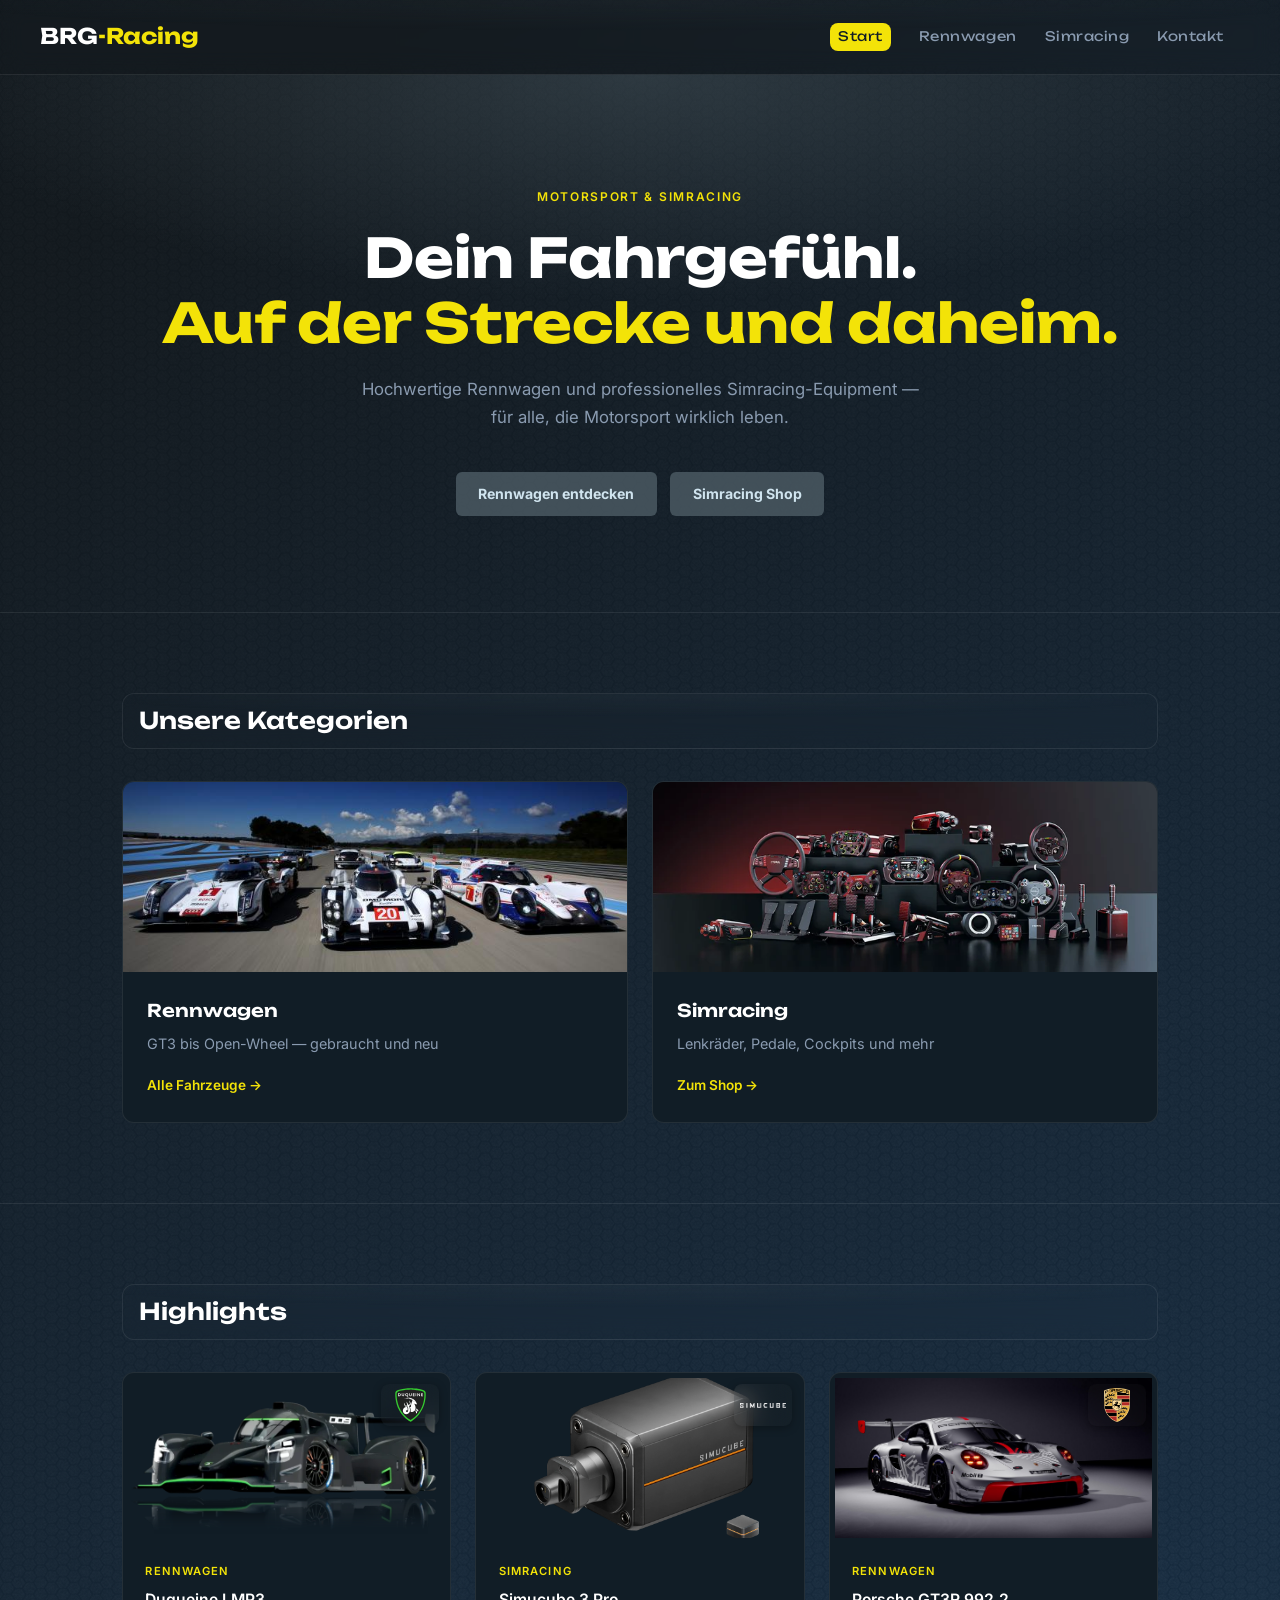
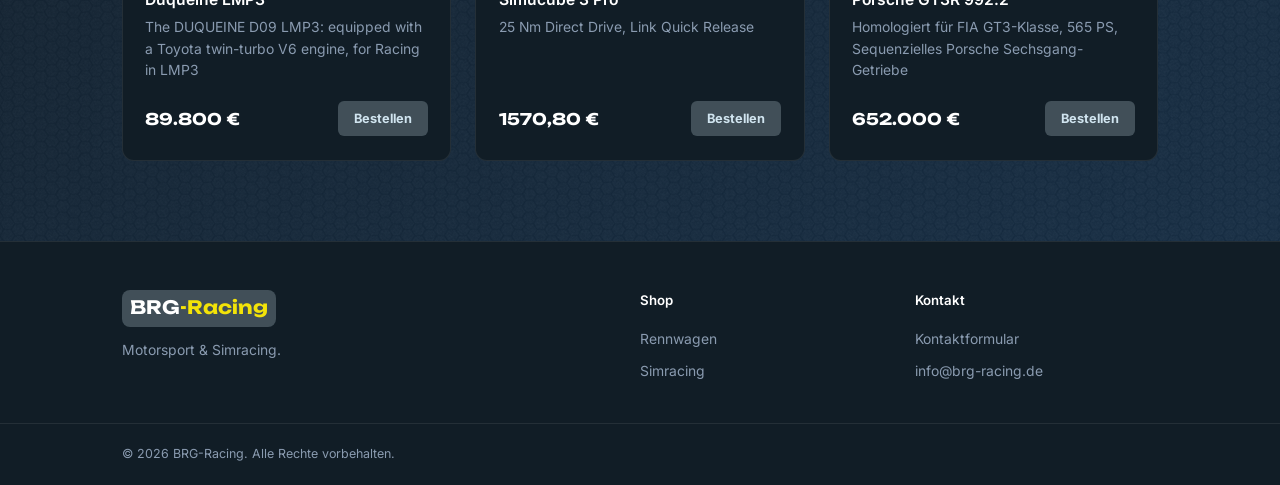
==== commit 2c915088: "Weiter Produkte auf der Simracing Seite eingepflegt" ====
--- a/eirikb/index.html
+++ b/eirikb/index.html
@@ -1,187 +1,225 @@
-<!DOCTYPE html>
+<!doctype html>
 <html lang="de">
-<head>
-    <meta charset="UTF-8">
-    <meta name="viewport" content="width=device-width, initial-scale=1.0">
+  <head>
+    <meta charset="UTF-8" />
+    <meta name="viewport" content="width=device-width, initial-scale=1.0" />
     <title>BRG-Racing | Racecars & Simracing</title>
-    <link rel="stylesheet" href="./styles/style-main.css">
+    <link rel="stylesheet" href="./styles/style-main.css" />
     <!-- Google Fonts: Inter (Text) & Unbounded (Überschriften) -->
-    <link rel="preconnect" href="https://fonts.googleapis.com">
-    <link rel="preconnect" href="https://fonts.gstatic.com" crossorigin>
-    <link href="https://fonts.googleapis.com/css2?family=Inter:ital,opsz,wght@0,14..32,100..900;1,14..32,100..900&family=Unbounded:wght@200..900&display=swap" rel="stylesheet">
-</head>
-<body>
-
+    <link rel="preconnect" href="https://fonts.googleapis.com" />
+    <link rel="preconnect" href="https://fonts.gstatic.com" crossorigin />
+    <link
+      href="https://fonts.googleapis.com/css2?family=Inter:ital,opsz,wght@0,14..32,100..900;1,14..32,100..900&family=Unbounded:wght@200..900&display=swap"
+      rel="stylesheet"
+    />
+  </head>
+  <body>
     <!-- ===== HEADER ===== -->
     <header>
-        <a href="index.html" class="logo">BRG<span>-Racing</span></a>
-
-        <!-- Checkbox steuert das mobile Menü (kein JavaScript) -->
-        <input type="checkbox" id="nav-toggle" class="nav-toggle">
-        <label for="nav-toggle" class="hamburger" aria-label="Menü öffnen">
-            <span></span>
-            <span></span>
-            <span></span>
-        </label>
-
-        <nav>
-            <a href="index.html" class="aktiv">Start</a>
-            <a href="./html/racecars.html">Rennwagen</a>
-            <a href="./html/simracing.html">Simracing</a>
-            <a href="./html/kontakt.html">Kontakt</a>
-        </nav>
+      <a href="index.html" class="logo">BRG<span>-Racing</span></a>
+
+      <!-- Checkbox steuert das mobile Menü (kein JavaScript) -->
+      <input type="checkbox" id="nav-toggle" class="nav-toggle" />
+      <label for="nav-toggle" class="hamburger" aria-label="Menü öffnen">
+        <span></span>
+        <span></span>
+        <span></span>
+      </label>
+
+      <nav>
+        <a href="index.html" class="aktiv">Start</a>
+        <a href="./html/racecars.html">Rennwagen</a>
+        <a href="./html/simracing.html">Simracing</a>
+        <a href="./html/kontakt.html">Kontakt</a>
+      </nav>
     </header>
-
 
     <!-- ===== HAUPTINHALT ===== -->
     <main>
-
-        <!-- Hero-Bereich: Einstieg und Hauptaussage -->
-        <section class="hero">
-            <div class="wrapper">
-                <p class="hero-label">Motorsport & Simracing</p>
-                <h1>Dein Fahrgefühl.<br><span>Auf der Strecke und daheim.</span></h1>
-                <p class="hero-text">
-                    Hochwertige Rennwagen und professionelles Simracing-Equipment —
-                    für alle, die Motorsport wirklich leben.
+      <!-- Hero-Bereich: Einstieg und Hauptaussage -->
+      <section class="hero">
+        <div class="wrapper">
+          <p class="hero-label">Motorsport & Simracing</p>
+          <h1>
+            Dein Fahrgefühl.<br /><span>Auf der Strecke und daheim.</span>
+          </h1>
+          <p class="hero-text">
+            Hochwertige Rennwagen und professionelles Simracing-Equipment — für
+            alle, die Motorsport wirklich leben.
+          </p>
+          <div class="hero-ctas">
+            <a href="./html/racecars.html" class="btn">Rennwagen entdecken</a>
+            <a href="./html/simracing.html" class="btn btn-ghost"
+              >Simracing Shop</a
+            >
+          </div>
+        </div>
+      </section>
+
+      <!-- Kategorie-Übersicht: 2-spaltiges Grid -->
+      <section class="kategorien">
+        <div class="wrapper">
+          <h2>Unsere Kategorien</h2>
+          <div class="kat-grid">
+            <a href="./html/racecars.html" class="kat-karte">
+              <!-- Platzhalter — wird später durch echtes Bild ersetzt -->
+              <div class="kat-bild rennwagen">
+                <img
+                  src="../eirikb/assets/racecars/Castellet-Motorsport.jpg"
+                  alt="Rennwagen"
+                  class="kat-img"
+                />
+              </div>
+              <div class="kat-info">
+                <h3>Rennwagen</h3>
+                <p>GT3 bis Open-Wheel — gebraucht und neu</p>
+                <span class="pfeil">Alle Fahrzeuge &rarr;</span>
+              </div>
+            </a>
+
+            <a href="./html/simracing.html" class="kat-karte">
+              <div class="kat-bild simracing">
+                <img
+                  src="../eirikb/assets/Simracing/MOZA_Racing_Racing_Series-Update.webp"
+                  alt="Simracing"
+                  class="kat-img"
+                />
+              </div>
+              <div class="kat-info">
+                <h3>Simracing</h3>
+                <p>Lenkräder, Pedale, Cockpits und mehr</p>
+                <span class="pfeil">Zum Shop &rarr;</span>
+              </div>
+            </a>
+          </div>
+        </div>
+      </section>
+
+      <!-- Produkt-Highlights: 3-spaltiges Grid -->
+      <section class="highlights">
+        <div class="wrapper">
+          <h2>Highlights</h2>
+          <div class="produkt-grid">
+            <!-- Produkt 1 -->
+            <article class="produkt-karte">
+              <div class="produkt-bild">
+                <img
+                  src="./assets/racecars/duqueine-lmp3.webp"
+                  alt="Wheelbase"
+                  class="produkt-img"
+                />
+                <div class="produkt-marke">
+                  <img
+                    src="./assets/racecars/duqueine-logo-28.svg"
+                    alt="Hersteller-Logo"
+                  />
+                </div>
+              </div>
+              <div class="produkt-info">
+                <span class="tag">Rennwagen</span>
+                <h3>Duqueine LMP3</h3>
+                <p>
+                  The DUQUEINE D09 LMP3: equipped with a Toyota twin-turbo V6
+                  engine, for Racing in LMP3
                 </p>
-                <div class="hero-ctas">
-                    <a href="./html/racecars.html" class="btn">Rennwagen entdecken</a>
-                    <a href="./html/simracing.html" class="btn btn-ghost">Simracing Shop</a>
-                </div>
-            </div>
-        </section>
-
-
-        <!-- Kategorie-Übersicht: 2-spaltiges Grid -->
-        <section class="kategorien">
-            <div class="wrapper">
-                <h2>Unsere Kategorien</h2>
-                <div class="kat-grid">
-
-                    <a href="./html/racecars.html" class="kat-karte">
-                        <!-- Platzhalter — wird später durch echtes Bild ersetzt -->
-                        <div class="kat-bild rennwagen">
-                          <img src="../eirikb/assets/racecars/Castellet-Motorsport.jpg" alt="Rennwagen" class="kat-img">
-                        </div>
-                        <div class="kat-info">
-                            <h3>Rennwagen</h3>
-                            <p>GT3 bis Open-Wheel — gebraucht und neu</p>
-                            <span class="pfeil">Alle Fahrzeuge &rarr;</span>
-                        </div>
-                    </a>
-
-                    <a href="./html/simracing.html" class="kat-karte">
-                        <div class="kat-bild simracing">
-                          <img src="../eirikb/assets/Simracing/MOZA_Racing_Racing_Series-Update.webp" alt="Simracing" class="kat-img">
-                        </div>
-                        <div class="kat-info">
-                            <h3>Simracing</h3>
-                            <p>Lenkräder, Pedale, Cockpits und mehr</p>
-                            <span class="pfeil">Zum Shop &rarr;</span>
-                        </div>
-                    </a>
-
-                </div>
-            </div>
-        </section>
-
-
-        <!-- Produkt-Highlights: 3-spaltiges Grid -->
-        <section class="highlights">
-            <div class="wrapper">
-                <h2>Highlights</h2>
-                <div class="produkt-grid">
-
-                    <!-- Produkt 1 -->
-                    <article class="produkt-karte">
-                        <div class="produkt-bild">
-                            <img src="./assets/racecars/duqueine-lmp3.webp" alt="Wheelbase" class="produkt-img">
-                            <div class="produkt-marke"><img src="./assets/racecars/duqueine-logo-28.svg" alt="Hersteller-Logo"></div>
-                        </div>
-                        <div class="produkt-info">
-                            <span class="tag">Rennwagen</span>
-                            <h3>Duqueine LMP3</h3>
-                            <p>The DUQUEINE D09 LMP3: equipped with a Toyota twin-turbo V6 engine, for Racing in LMP3</p>
-                            <div class="produkt-fuss">
-                                <strong class="preis">4.800 €</strong>
-                                <a href="./html/bestellen.html" class="btn btn-sm">Bestellen</a>
-                            </div>
-                        </div>
-                    </article>
-
-                    <!-- Produkt 2 -->
-                    <article class="produkt-karte">
-                        <div class="produkt-bild">
-                            <img src="./assets/Simracing/SC3PRO-LINK-1.webp" alt="Wheelbase" class="produkt-img">
-                            <div class="produkt-marke"><img src="./assets/Simracing/Simucube-logo-1.png" alt="Simucube"></div>
-                        </div>
-                        <div class="produkt-info">
-                            <span class="tag">Simracing</span>
-                            <h3>Simucube 3 Pro</h3>
-                            <p>25 Nm Direct Drive, Link Quick Release</p>
-                            <br> <br>
-                            <div class="produkt-fuss">
-                                <strong class="preis">1570,80 €</strong>
-                                <a href="./html/bestellen.html" class="btn btn-sm">Bestellen</a>
-                            </div>
-                        </div>
-                    </article>
-
-                    <!-- Produkt 3 -->
-                    <article class="produkt-karte">
-                        <div class="produkt-bild">
-                          <img src="./assets/racecars/porsche-gt3r-992.jpg" class="produkt-img">
-                            <div class="produkt-marke"><img src="./assets/racecars/Porsche_Symbol_2.webp" alt="Hersteller-Logo"></div>
-                        </div>
-                        <div class="produkt-info">
-                            <span class="tag">Rennwagen</span>
-                            <h3>Porsche GT3R 992.2</h3>
-                            <p>Homologiert für FIA GT3-Klasse, 565 PS, Sequenzielles Porsche Sechsgang-Getriebe</p>
-                            <div class="produkt-fuss">
-                                <strong class="preis">652.000 €</strong>
-                                <a href="./html/bestellen.html" class="btn btn-sm">Bestellen</a>
-                            </div>
-                        </div>
-                    </article>
-
-                </div>
-            </div>
-        </section>
-
+                <div class="produkt-fuss">
+                  <strong class="preis">89.800 €</strong>
+                  <a href="./html/bestellen.html" class="btn btn-sm"
+                    >Bestellen</a
+                  >
+                </div>
+              </div>
+            </article>
+
+            <!-- Produkt 2 -->
+            <article class="produkt-karte">
+              <div class="produkt-bild">
+                <img
+                  src="./assets/Simracing/SC3PRO-LINK-1.webp"
+                  alt="Wheelbase"
+                  class="produkt-img"
+                />
+                <div class="produkt-marke">
+                  <img
+                    src="./assets/Simracing/Simucube-logo-1.png"
+                    alt="Simucube"
+                  />
+                </div>
+              </div>
+              <div class="produkt-info">
+                <span class="tag">Simracing</span>
+                <h3>Simucube 3 Pro</h3>
+                <p>25 Nm Direct Drive, Link Quick Release</p>
+                <div class="produkt-fuss">
+                  <strong class="preis">1570,80 €</strong>
+                  <a href="./html/bestellen.html" class="btn btn-sm"
+                    >Bestellen</a
+                  >
+                </div>
+              </div>
+            </article>
+
+            <!-- Produkt 3 -->
+            <article class="produkt-karte">
+              <div class="produkt-bild">
+                <img
+                  src="./assets/racecars/porsche-gt3r-992.jpg"
+                  class="produkt-img"
+                />
+                <div class="produkt-marke">
+                  <img
+                    src="./assets/racecars/Porsche_Symbol_2.webp"
+                    alt="Hersteller-Logo"
+                  />
+                </div>
+              </div>
+              <div class="produkt-info">
+                <span class="tag">Rennwagen</span>
+                <h3>Porsche GT3R 992.2</h3>
+                <p>
+                  Homologiert für FIA GT3-Klasse, 565 PS, Sequenzielles Porsche
+                  Sechsgang-Getriebe
+                </p>
+                <div class="produkt-fuss">
+                  <strong class="preis">652.000 €</strong>
+                  <a href="./html/bestellen.html" class="btn btn-sm"
+                    >Bestellen</a
+                  >
+                </div>
+              </div>
+            </article>
+          </div>
+        </div>
+      </section>
     </main>
-
 
     <!-- ===== FOOTER ===== -->
     <footer>
-        <!-- Footer-Grid: Info | Shop-Links | Kontakt-Links -->
-        <div class="footer-grid wrapper">
-
-            <div class="footer-brand">
-                <p class="logo-text">BRG<span>-Racing</span></p>
-                <p class="footer-desc">Motorsport & Simracing.</p>
-            </div>
-
-            <nav class="footer-nav">
-                <strong>Shop</strong>
-                <a href="./html/racecars.html">Rennwagen</a>
-                <a href="./html/simracing.html">Simracing</a>
-            </nav>
-
-            <nav class="footer-nav">
-                <strong>Kontakt</strong>
-                <a href="./html/kontakt.html">Kontaktformular</a>
-                <a href="mailto:info@brg-racing.de">info@brg-racing.de</a>
-            </nav>
-
-        </div>
-
-        <div class="footer-bottom">
-            <div class="wrapper">
-                <p>&copy; 2026 BRG-Racing. Alle Rechte vorbehalten.</p>
-            </div>
-        </div>
+      <!-- Footer-Grid: Info | Shop-Links | Kontakt-Links -->
+      <div class="footer-grid wrapper">
+        <div class="footer-brand">
+          <p class="logo-text">BRG<span>-Racing</span></p>
+          <p class="footer-desc">Motorsport & Simracing.</p>
+        </div>
+
+        <nav class="footer-nav">
+          <strong>Shop</strong>
+          <a href="./html/racecars.html">Rennwagen</a>
+          <a href="./html/simracing.html">Simracing</a>
+        </nav>
+
+        <nav class="footer-nav">
+          <strong>Kontakt</strong>
+          <a href="./html/kontakt.html">Kontaktformular</a>
+          <a href="mailto:info@brg-racing.de">info@brg-racing.de</a>
+        </nav>
+      </div>
+
+      <div class="footer-bottom">
+        <div class="wrapper">
+          <p>&copy; 2026 BRG-Racing. Alle Rechte vorbehalten.</p>
+        </div>
+      </div>
     </footer>
-
-</body>
+  </body>
 </html>
--- a/eirikb/styles/style-main.css
+++ b/eirikb/styles/style-main.css
@@ -1,768 +1,792 @@
 /* ===== VARIABLEN ===== */
 :root {
-    --primaer:  #4e5d67c8;
-    --akzent:   #F3E308;
-    --bg:       #111d26;
-    --karte:    #111d26;
-    --text:     #D0E4EF;
-    --hell:     #8a9bb0;
-    --rand:     rgba(255, 255, 255, 0.08);
-    --max-w:    1100px;
+  --primaer: #4e5d67c8;
+  --akzent: #f3e308;
+  --bg: #111d26;
+  --karte: #111d26;
+  --text: #d0e4ef;
+  --hell: #8a9bb0;
+  --rand: rgba(255, 255, 255, 0.08);
+  --max-w: 1100px;
 }
 
 /* ===== RESET ===== */
-*, *::before, *::after {
-    box-sizing: border-box;
-    margin: 0;
-    padding: 0;
+*,
+*::before,
+*::after {
+  box-sizing: border-box;
+  margin: 0;
+  padding: 0;
 }
 
 /* ===== SEITEN-GRID: Header | Main | Footer ===== */
 body {
-    font-family: 'Inter', Arial, sans-serif;
-    background: linear-gradient(
-        148deg,rgba(11, 20, 27, 0.7) 10%, rgba(6, 61, 115, 0.4) 90%), 
-        url('../assets/img/dark-honeycomb.png');
-    color: var(--text);
-    line-height: 1.65;
-    display: grid;
-    grid-template-rows: auto 1fr auto;
-    min-height: 100vh;
+  font-family: "Inter", Arial, sans-serif;
+  background:
+    linear-gradient(
+      148deg,
+      rgba(11, 20, 27, 0.7) 10%,
+      rgba(6, 61, 115, 0.4) 90%
+    ),
+    url("../assets/img/dark-honeycomb.png");
+  color: var(--text);
+  line-height: 1.65;
+  display: grid;
+  grid-template-rows: auto 1fr auto;
+  min-height: 100vh;
 }
 
 a {
-    color: var(--text);
-    text-decoration: none;
+  color: var(--text);
+  text-decoration: none;
 }
 
 /* Zentrierender Container mit horizontalem Innenabstand */
 .wrapper {
-    max-width: var(--max-w);
-    margin: 0 auto;
-    padding: 0 2rem;
-}
-
+  max-width: var(--max-w);
+  margin: 0 auto;
+  padding: 0 2rem;
+}
 
 /* ===== HEADER ===== */
 header {
-    font-family: 'Unbounded', cursive;
-    /* Header-Grid: Logo | Leerraum | Navigation */
-    display: grid;
-    grid-template-columns: auto 1fr auto;
-    align-items: center;
-    gap: 1.5rem;
-    padding: 1rem 2rem;
-    border-bottom: 1px solid var(--rand);
-    /* Klebt oben beim Scrollen */
-    position: sticky;
-    top: 0;
-    z-index: 100;
-    background-color: rgba(17, 29, 38, 0.591);
-    backdrop-filter: blur(12px);
-    background: radial-gradient(ellipse 80% 60% at 50% 0%, rgba(76, 92, 101, 0.10) 0%, transparent 70%);
+  font-family: "Unbounded", cursive;
+  /* Header-Grid: Logo | Leerraum | Navigation */
+  display: grid;
+  grid-template-columns: auto 1fr auto;
+  align-items: center;
+  gap: 1.5rem;
+  padding: 1rem 2rem;
+  border-bottom: 1px solid var(--rand);
+  /* Klebt oben beim Scrollen */
+  position: sticky;
+  top: 0;
+  z-index: 100;
+  background-color: rgba(17, 29, 38, 0.591);
+  backdrop-filter: blur(12px);
+  background: radial-gradient(
+    ellipse 80% 60% at 50% 0%,
+    rgba(76, 92, 101, 0.1) 0%,
+    transparent 70%
+  );
 }
 
 .logo {
-    font-size: 1.35rem;
-    font-weight: 700;
-    color: #fff;
-    padding: 3px 8px;
-    border-radius: 8px;
-    /* Holografischer Shimmer-Effekt */
-    position: relative;
-    overflow: hidden;
-    transition: transform 0.5s ease, box-shadow 0.5s ease;
+  font-size: 1.35rem;
+  font-weight: 700;
+  color: #fff;
+  padding: 3px 8px;
+  border-radius: 8px;
+  /* Holografischer Shimmer-Effekt */
+  position: relative;
+  overflow: hidden;
+  transition:
+    transform 0.5s ease,
+    box-shadow 0.5s ease;
 }
 
 /* Schimmernder Lichtstrahl */
 .logo::before {
-    content: '';
-    position: absolute;
-    top: -50%;
-    left: -50%;
-    width: 200%;
-    height: 200%;
-    background: linear-gradient(
-        0deg,
-        transparent,
-        transparent 30%,
-        rgba(200, 255, 0, 0.3)
-    );
-    transform: rotate(-45deg);
-    transition: all 0.5s ease;
-    opacity: 0;
+  content: "";
+  position: absolute;
+  top: -50%;
+  left: -50%;
+  width: 200%;
+  height: 200%;
+  background: linear-gradient(
+    0deg,
+    transparent,
+    transparent 30%,
+    rgba(200, 255, 0, 0.3)
+  );
+  transform: rotate(-45deg);
+  transition: all 0.5s ease;
+  opacity: 0;
 }
 
 .logo:hover {
-    transform: scale(1.05);
-    box-shadow: 0 0 20px rgba(200, 255, 0, 0.3);
-    color: #fff;
+  transform: scale(1.05);
+  box-shadow: 0 0 20px rgba(200, 255, 0, 0.3);
+  color: #fff;
 }
 
 .logo:hover::before {
-    opacity: 1;
-    transform: rotate(-45deg) translateY(100%);
+  opacity: 1;
+  transform: rotate(-45deg) translateY(100%);
 }
 
 .logo span {
-    color: var(--akzent);
+  color: var(--akzent);
 }
 
 header nav {
-    display: flex;
-    align-items: center;
-    gap: 1.75rem;
-    justify-self: end;
+  display: flex;
+  align-items: center;
+  gap: 1.75rem;
+  justify-self: end;
 }
 
 header nav a {
-    font-size: 0.82rem;
-    color: var(--hell);
-    font-weight: 400;
-    letter-spacing: 0.04em;
-    transition: all 0.15s;
-  
+  font-size: 0.82rem;
+  color: var(--hell);
+  font-weight: 400;
+  letter-spacing: 0.04em;
+  transition: all 0.15s;
 }
 
 header nav a:hover {
-    color: var(--bg);
-    padding: 3px 8px;
-    border-radius: 8px;
-    background-color: var(--akzent);
-    transform: scale(1.05);
+  color: var(--bg);
+  padding: 3px 8px;
+  border-radius: 8px;
+  background-color: var(--akzent);
+  transform: scale(1.05);
 }
 
 /* Aktiver Navigations-Link (aktuelle Seite) */
 header nav a.aktiv {
-    color: var(--bg);
-    padding: 3px 8px;
-    border-radius: 8px;
-    background-color: var(--akzent);
+  color: var(--bg);
+  padding: 3px 8px;
+  border-radius: 8px;
+  background-color: var(--akzent);
 }
 /* Hamburger-Button (nur mobil sichtbar) */
 .hamburger {
-    display: none;
-    flex-direction: column;
-    gap: 5px;
-    cursor: pointer;
-    padding: 4px;
-    margin-left: auto;
+  display: none;
+  flex-direction: column;
+  gap: 5px;
+  cursor: pointer;
+  padding: 4px;
+  margin-left: auto;
 }
 
 .hamburger span {
-    display: block;
-    width: 22px;
-    height: 2px;
-    background-color: #fff;
-    border-radius: 2px;
-    transition: transform 0.2s, opacity 0.2s;
+  display: block;
+  width: 22px;
+  height: 2px;
+  background-color: #fff;
+  border-radius: 2px;
+  transition:
+    transform 0.2s,
+    opacity 0.2s;
 }
 
 /* Checkbox ist unsichtbar, steuert das Menü via CSS */
-.nav-toggle { display: none; }
+.nav-toggle {
+  display: none;
+}
 
 .nav-toggle:checked ~ .hamburger span:nth-child(1) {
-    transform: translateY(7px) rotate(45deg);
+  transform: translateY(7px) rotate(45deg);
 }
 .nav-toggle:checked ~ .hamburger span:nth-child(2) {
-    opacity: 0;
+  opacity: 0;
 }
 .nav-toggle:checked ~ .hamburger span:nth-child(3) {
-    transform: translateY(-7px) rotate(-45deg);
-}
-
+  transform: translateY(-7px) rotate(-45deg);
+}
 
 /* ===== BUTTONS ===== */
 .btn {
-    display: inline-block;
-    padding: 0.65rem 1.4rem;
-    background-color: var(--primaer);
-    color: var(--text);
-    font-weight: 700;
-    font-size: 0.88rem;
-    border-radius: 6px;
-    transition: all 0.25s;
+  display: inline-block;
+  padding: 0.65rem 1.4rem;
+  background-color: var(--primaer);
+  color: var(--text);
+  font-weight: 700;
+  font-size: 0.88rem;
+  border-radius: 6px;
+  transition: all 0.25s;
 }
 
 .btn:hover {
-    opacity: 0.82;
-    color: var(--bg);
-    transform: scale(1.05);
-    background-color: var(--akzent);
-}
-
+  opacity: 0.82;
+  color: var(--bg);
+  transform: scale(1.05);
+  background-color: var(--akzent);
+}
 
 .btn-sm {
-    padding: 0.45rem 1rem;
-    font-size: 0.8rem;
-}
-
+  padding: 0.45rem 1rem;
+  font-size: 0.8rem;
+}
 
 /* ===== HERO-BEREICH ===== */
 .hero {
-    padding: 7rem 0 6rem;
-    text-align: center;
-    /* Subtiler radialer Verlauf als Hintergrund */
-    background: radial-gradient(ellipse 80% 60% at 50% 0%, rgba(76, 92, 101, 0.45) 0%, transparent 70%);
+  padding: 7rem 0 6rem;
+  text-align: center;
+  /* Subtiler radialer Verlauf als Hintergrund */
+  background: radial-gradient(
+    ellipse 80% 60% at 50% 0%,
+    rgba(76, 92, 101, 0.45) 0%,
+    transparent 70%
+  );
 }
 
 .hero-label {
-    font-size: 0.75rem;
-    font-weight: 600;
-    letter-spacing: 0.14em;
-    text-transform: uppercase;
-    color: var(--akzent);
-    margin-bottom: 1.25rem;
-   
+  font-size: 0.75rem;
+  font-weight: 600;
+  letter-spacing: 0.14em;
+  text-transform: uppercase;
+  color: var(--akzent);
+  margin-bottom: 1.25rem;
 }
 
 .hero h1 {
-    font-family: 'Unbounded', cursive;
-    /* Schriftgröße passt sich der Bildschirmbreite an */
-    font-size: clamp(1.9rem, 5vw, 3.4rem);
-    font-weight: 700;
-    line-height: 1.18;
-    color: #fff;
-    margin-bottom: 1.25rem;
+  font-family: "Unbounded", cursive;
+  /* Schriftgröße passt sich der Bildschirmbreite an */
+  font-size: clamp(1.9rem, 5vw, 3.4rem);
+  font-weight: 700;
+  line-height: 1.18;
+  color: #fff;
+  margin-bottom: 1.25rem;
 }
 
 .hero h1 span {
-    color: var(--akzent);
+  color: var(--akzent);
 }
 
 .hero-text {
-    max-width: 580px;
-    margin: 0 auto 2.5rem;
-    color: var(--hell);
-    font-size: 1.05rem;
-    line-height: 1.7;
+  max-width: 580px;
+  margin: 0 auto 2.5rem;
+  color: var(--hell);
+  font-size: 1.05rem;
+  line-height: 1.7;
 }
 
 .hero-ctas {
-    display: flex;
-    gap: 0.85rem;
-    justify-content: center;
-    flex-wrap: wrap;
-}
-
+  display: flex;
+  gap: 0.85rem;
+  justify-content: center;
+  flex-wrap: wrap;
+}
 
 /* ===== KATEGORIEN ===== */
 .kategorien {
-    padding: 5rem 0;
-    border-top: 1px solid var(--rand);
+  padding: 5rem 0;
+  border-top: 1px solid var(--rand);
 }
 
 .kategorien h2,
 .highlights h2 {
-    font-family: 'Unbounded', cursive;
-    font-size: 1.45rem;
-    font-weight: 600;
-    color: #fff;
-    margin-bottom: 2rem;
-    padding: 0.5rem 1rem;
-    background-color: var(--karte);
-    backdrop-filter: blur(12px);
-    border: 1px solid var(--rand);
-    border-radius: 12px;
-    background: radial-gradient(ellipse 80% 60% at 50% 0%, rgba(76, 92, 101, 0.10) 0%, transparent 70%);
+  font-family: "Unbounded", cursive;
+  font-size: 1.45rem;
+  font-weight: 600;
+  color: #fff;
+  margin-bottom: 2rem;
+  padding: 0.5rem 1rem;
+  background-color: var(--karte);
+  backdrop-filter: blur(12px);
+  border: 1px solid var(--rand);
+  border-radius: 12px;
+  background: radial-gradient(
+    ellipse 80% 60% at 50% 0%,
+    rgba(76, 92, 101, 0.1) 0%,
+    transparent 70%
+  );
 }
 
 /* Kategorie-Grid: 2 gleichbreite Spalten */
 .kat-grid {
-    display: grid;
-    grid-template-columns: 1fr 1fr;
-    gap: 1.5rem;
+  display: grid;
+  grid-template-columns: 1fr 1fr;
+  gap: 1.5rem;
 }
 
 .kat-karte {
-    display: block;
-    background-color: var(--karte);
-    border: 1px solid var(--rand);
-    border-radius: 12px;
-    overflow: hidden;
-    color: var(--text);
-    transition: border-color 0.2s, transform 0.2s;
-   
+  display: block;
+  background-color: var(--karte);
+  border: 1px solid var(--rand);
+  border-radius: 12px;
+  overflow: hidden;
+  color: var(--text);
+  transition:
+    border-color 0.2s,
+    transform 0.2s;
 }
 
 .kat-karte:hover {
-    border-color: rgba(255, 255, 255, 0.22);
-    transform: translateY(-4px);
-    color: var(--text);
+  border-color: var(--akzent);
+  transform: translateY(-4px);
+  color: var(--text);
 }
 
 /* Farb-Platzhalter oben — werden später durch <img> ersetzt */
 .kat-bild {
-    height: 190px;
+  height: 190px;
 }
 
 .kat-img {
-    width: 100%;
-    height: 100%;
-    object-fit: cover;
-    display: block;
+  width: 100%;
+  height: 100%;
+  object-fit: cover;
+  display: block;
 }
 
 .kat-bild.rennwagen {
-    background: linear-gradient(135deg, #7a0000 0%, #2a1010 100%);
+  background: linear-gradient(135deg, #7a0000 0%, #2a1010 100%);
 }
 
 .kat-bild.simracing {
-    background: linear-gradient(135deg, #0d3460 0%, #0d1428 100%);
+  background: linear-gradient(135deg, #0d3460 0%, #0d1428 100%);
 }
 
 .kat-info {
-    padding: 1.5rem;
-    
+  padding: 1.5rem;
 }
 
 .kat-info h3 {
-    font-family: 'Unbounded', cursive;
-    font-size: 1.1rem;
-    font-weight: 600;
-    color: #fff;
-    margin-bottom: 0.4rem;
-    
+  font-family: "Unbounded", cursive;
+  font-size: 1.1rem;
+  font-weight: 600;
+  color: #fff;
+  margin-bottom: 0.4rem;
 }
 
 .kat-info p {
-    color: var(--hell);
-    font-size: 0.9rem;
-    margin-bottom: 1rem;
+  color: var(--hell);
+  font-size: 0.9rem;
+  margin-bottom: 1rem;
 }
 
 .pfeil {
-    color: var(--akzent);
-    font-size: 0.85rem;
-    font-weight: 600;
-}
-
+  color: var(--akzent);
+  font-size: 0.85rem;
+  font-weight: 600;
+}
 
 /* ===== PRODUKT-HIGHLIGHTS ===== */
 .highlights {
-    padding: 5rem 0;
-    border-top: 1px solid var(--rand);
+  padding: 5rem 0;
+  border-top: 1px solid var(--rand);
 }
 
 /* Produkt-Grid: 3 Spalten, bricht bei Platzmangel automatisch um */
 .produkt-grid {
-    display: grid;
-    grid-template-columns: repeat(auto-fit, minmax(280px, 1fr));
-    gap: 1.5rem;
+  display: grid;
+  grid-template-columns: repeat(auto-fit, minmax(280px, 1fr));
+  gap: 1.5rem;
 }
 
 .produkt-karte {
-    background-color: var(--karte);
-    border: 1px solid var(--rand);
-    border-radius: 12px;
-    overflow: hidden;
-    transition: border-color 0.2s, transform 0.2s;
+  background-color: var(--karte);
+  border: 1px solid var(--rand);
+  border-radius: 12px;
+  overflow: hidden;
+  transition: all 0.3s;
+  /* Karten-Grid: Bild oben, Info füllt die restliche Höhe */
+  display: grid;
+  grid-template-rows: auto 1fr;
 }
 
 .produkt-karte:hover {
-    border-color: rgba(255, 255, 255, 0.22);
-    transform: translateY(-4px);
-}
-
+  border-color: var(--akzent);
+  transform: translateY(-4px);
+  border-width: 2px;
+}
 
 .produkt-bild {
-    padding: 5px;
-    height: 170px;
-    /* Anker für das Hersteller-Logo (oben rechts) */
-    position: relative;
+  padding: 5px;
+  height: 170px;
+  /* Anker für das Hersteller-Logo (oben rechts) */
+  position: relative;
 }
 
 .produkt-img {
-    width: 100%;
-    height: 100%;
-    object-fit: cover;
-    display: block;
+  width: 100%;
+  height: 100%;
+  object-fit: cover;
+  display: block;
 }
 
 /* Einheitlicher Platz für das Hersteller-Logo auf jeder Produktkarte */
 .produkt-marke {
-    position: absolute;
-    top: 0.7rem;
-    right: 0.7rem;
-    width: 58px;
-    height: 42px;
-    display: flex;
-    align-items: center;
-    justify-content: center;
-    padding: 4px 6px;
-    background-color: #41414117;
-    backdrop-filter: blur(12px);
-    border-radius: 8px;
-    box-shadow: 0 2px 8px rgba(0, 0, 0, 0.3);
-    /* Standard: Logo ist immer sichtbar */
-    opacity: 1;
-    transition: opacity 0.2s;
+  position: absolute;
+  top: 0.7rem;
+  right: 0.7rem;
+  width: 58px;
+  height: 42px;
+  display: flex;
+  align-items: center;
+  justify-content: center;
+  padding: 4px 6px;
+  background-color: #41414117;
+  backdrop-filter: blur(12px);
+  border-radius: 8px;
+  box-shadow: 0 2px 8px rgba(0, 0, 0, 0.3);
+  /* Standard: Logo ist immer sichtbar */
+  opacity: 1;
+  transition: opacity 0.2s;
 }
 
 /* Beim Hover über die Karte wird das Logo ausgeblendet */
 .produkt-karte:hover .produkt-marke {
-    opacity: 0;
+  opacity: 0;
 }
 
 /* Logo skaliert sauber in den Rahmen, egal welches Format */
 .produkt-marke img {
-    max-width: 100%;
-    max-height: 100%;
-    object-fit: contain;
-    display: block;
-}
-
+  max-width: 100%;
+  max-height: 100%;
+  object-fit: contain;
+  display: block;
+}
 
 .produkt-info {
-    padding: 1.2rem 1.4rem 1.5rem;
+  padding: 1.2rem 1.4rem 1.5rem;
+  /* Spaltenlayout, damit der Bestell-Fuß immer unten sitzt */
+  display: flex;
+  flex-direction: column;
+}
+
+.produkt-info:hover {
+  padding: 1.1rem 1.3rem 1.4rem;
 }
 
 /* Kategorie-Tag über dem Titel */
 .tag {
-    display: inline-block;
-    font-size: 0.7rem;
-    font-weight: 600;
-    letter-spacing: 0.1em;
-    text-transform: uppercase;
-    color: var(--akzent);
-    margin-bottom: 0.55rem;
+  display: inline-block;
+  font-size: 0.7rem;
+  font-weight: 600;
+  letter-spacing: 0.1em;
+  text-transform: uppercase;
+  color: var(--akzent);
+  margin-bottom: 0.55rem;
 }
 
 .produkt-info h3 {
-    font-size: 0.98rem;
-    font-weight: 600;
-    color: #fff;
-    margin-bottom: 0.4rem;
-    line-height: 1.35;
+  font-size: 0.98rem;
+  font-weight: 600;
+  color: #fff;
+  margin-bottom: 0.4rem;
+  line-height: 1.35;
 }
 
 .produkt-info p {
-    color: var(--hell);
-    font-size: 0.87rem;
-    line-height: 1.55;
-    margin-bottom: 1.2rem;
-}
-
-/* Preis und Bestell-Button nebeneinander */
+  color: var(--hell);
+  font-size: 0.87rem;
+  line-height: 1.55;
+  margin-bottom: 1.2rem;
+}
+
+/* Preis und Bestell-Button nebeneinander, immer am unteren Kartenrand */
 .produkt-fuss {
-    display: flex;
-    align-items: center;
-    justify-content: space-between;
+  display: flex;
+  align-items: center;
+  justify-content: space-between;
+  margin-top: auto;
 }
 
 .preis {
-    font-family: 'Unbounded', cursive;
-    font-size: 1rem;
-    font-weight: 700;
-    color: #fff;
-}
-
+  font-family: "Unbounded", cursive;
+  font-size: 1rem;
+  font-weight: 700;
+  color: #fff;
+}
 
 /* ===== FOOTER ===== */
 footer {
-    border-top: 1px solid var(--rand);
-    background-color: var(--karte);
-    padding-top: 3rem;
+  border-top: 1px solid var(--rand);
+  background-color: var(--karte);
+  padding-top: 3rem;
 }
 
 /* Footer-Grid: Marke (breit) | Shop-Links | Kontakt-Links */
 .footer-grid {
-    display: grid;
-    grid-template-columns: 2fr 1fr 1fr;
-    gap: 2rem;
-    padding-bottom: 2.5rem;
+  display: grid;
+  grid-template-columns: 2fr 1fr 1fr;
+  gap: 2rem;
+  padding-bottom: 2.5rem;
 }
 
 .logo-text {
-    font-family: 'Unbounded', cursive;
-    font-size: 1.15rem;
-    font-weight: 700;
-    color: #fff;
-    background-color: var(--primaer);
-    display: inline-block;
-    padding: 3px 8px;
-    border-radius: 8px;
-    margin-bottom: 0.75rem;
+  font-family: "Unbounded", cursive;
+  font-size: 1.15rem;
+  font-weight: 700;
+  color: #fff;
+  background-color: var(--primaer);
+  display: inline-block;
+  padding: 3px 8px;
+  border-radius: 8px;
+  margin-bottom: 0.75rem;
 }
 
 .logo-text span {
-    color: var(--akzent);
+  color: var(--akzent);
 }
 
 .footer-desc {
-    color: var(--hell);
-    font-size: 0.87rem;
-    line-height: 1.65;
+  color: var(--hell);
+  font-size: 0.87rem;
+  line-height: 1.65;
 }
 
 .footer-nav {
-    display: flex;
-    flex-direction: column;
-    gap: 0.6rem;
+  display: flex;
+  flex-direction: column;
+  gap: 0.6rem;
 }
 
 .footer-nav strong {
-    color: #fff;
-    font-size: 0.83rem;
-    font-weight: 600;
-    margin-bottom: 0.35rem;
+  color: #fff;
+  font-size: 0.83rem;
+  font-weight: 600;
+  margin-bottom: 0.35rem;
 }
 
 .footer-nav a {
-    color: var(--hell);
-    font-size: 0.87rem;
-    transition: color 0.15s;
+  color: var(--hell);
+  font-size: 0.87rem;
+  transition: color 0.15s;
 }
 
 .footer-nav a:hover {
-    color: #fff;
+  color: #fff;
 }
 
 .footer-bottom {
-    border-top: 1px solid var(--rand);
-    padding: 1.25rem 0;
+  border-top: 1px solid var(--rand);
+  padding: 1.25rem 0;
 }
 
 .footer-bottom p {
-    color: var(--hell);
-    font-size: 0.78rem;
-}
-
+  color: var(--hell);
+  font-size: 0.78rem;
+}
 
 /* ===== SEITEN-KOPF (Kopfbereich der Unterseiten) ===== */
 .seiten-kopf {
-    padding: 5rem 0 3.5rem;
-    text-align: center;
-    /* Gleicher radialer Verlauf wie im Hero der Startseite */
-    background: radial-gradient(ellipse 80% 60% at 50% 0%, rgba(76, 92, 101, 0.45) 0%, transparent 70%);
-    border-bottom: 1px solid var(--rand);
+  padding: 5rem 0 3.5rem;
+  text-align: center;
+  /* Gleicher radialer Verlauf wie im Hero der Startseite */
+  background: radial-gradient(
+    ellipse 80% 60% at 50% 0%,
+    rgba(76, 92, 101, 0.45) 0%,
+    transparent 70%
+  );
+  border-bottom: 1px solid var(--rand);
 }
 
 .seiten-kopf h1 {
-    font-family: 'Unbounded', cursive;
-    font-size: clamp(1.8rem, 4.5vw, 2.8rem);
-    font-weight: 700;
-    color: #fff;
-    margin-bottom: 1rem;
+  font-family: "Unbounded", cursive;
+  font-size: clamp(1.8rem, 4.5vw, 2.8rem);
+  font-weight: 700;
+  color: #fff;
+  margin-bottom: 1rem;
 }
 
 .seiten-kopf h1 span {
-    color: var(--akzent);
+  color: var(--akzent);
 }
 
 .seiten-kopf p {
-    max-width: 560px;
-    margin: 0 auto;
-    color: var(--hell);
-    font-size: 1rem;
-}
-
+  max-width: 560px;
+  margin: 0 auto;
+  color: var(--hell);
+  font-size: 1rem;
+}
 
 /* ===== PRODUKT-LISTE (Kategorieseiten) ===== */
 .produkt-liste {
-    padding: 4rem 0 5rem;
+  padding: 4rem 0 5rem;
 }
 
 /* Unterkategorie-Navigation: Sprungmarken (kein JavaScript) */
 .sub-nav {
-    display: flex;
-    flex-wrap: wrap;
-    gap: 0.6rem;
-    justify-content: center;
-    margin-top: 1.75rem;
+  display: flex;
+  flex-wrap: wrap;
+  gap: 0.6rem;
+  justify-content: center;
+  margin-top: 1.75rem;
 }
 
 .sub-nav a {
-    font-size: 0.8rem;
-    font-weight: 600;
-    color: var(--hell);
-    padding: 0.4rem 1rem;
-    border: 1px solid var(--rand);
-    border-radius: 999px;
-    transition: all 0.15s;
+  font-size: 0.8rem;
+  font-weight: 600;
+  color: var(--hell);
+  padding: 0.4rem 1rem;
+  border: 1px solid var(--rand);
+  border-radius: 999px;
+  transition: all 0.15s;
 }
 
 .sub-nav a:hover {
-    color: var(--bg);
-    background-color: var(--akzent);
-    border-color: var(--akzent);
+  color: var(--bg);
+  background-color: var(--akzent);
+  border-color: var(--akzent);
 }
 
 /* Ein Unterkategorie-Block innerhalb der Produktliste */
 .unterkategorie {
-    padding-top: 3.5rem;
-    /* Abstand, damit der sticky Header die Sprungmarke nicht verdeckt */
-    scroll-margin-top: 90px;
+  padding-top: 3.5rem;
+  /* Abstand, damit der sticky Header die Sprungmarke nicht verdeckt */
+  scroll-margin-top: 90px;
 }
 
 .kat-titel {
-    font-family: 'Unbounded', cursive;
-    font-size: 1.3rem;
-    font-weight: 600;
-    color: #fff;
-    margin-bottom: 1.5rem;
-    padding-bottom: 0.6rem;
-    border-bottom: 1px solid var(--rand);
+  font-family: "Unbounded", cursive;
+  font-size: 1.3rem;
+  font-weight: 600;
+  color: #fff;
+  margin-bottom: 1.5rem;
+  padding-bottom: 0.6rem;
+  border-bottom: 1px solid var(--rand);
 }
 
 .kat-titel span {
-    color: var(--akzent);
-}
-
+  color: var(--akzent);
+}
 
 /* ===== KONTAKT-SEITE ===== */
 .kontakt {
-    padding: 4rem 0 5rem;
+  padding: 4rem 0 5rem;
 }
 
 /* Kontakt-Grid: Info-Spalte | Formular-Spalte */
 .kontakt-grid {
-    display: grid;
-    grid-template-columns: 1fr 1.4fr;
-    gap: 1.5rem;
-    align-items: start;
+  display: grid;
+  grid-template-columns: 1fr 1.4fr;
+  gap: 1.5rem;
+  align-items: start;
 }
 
 .kontakt-info,
 .kontakt-formular {
-    background-color: var(--karte);
-    border: 1px solid var(--rand);
-    border-radius: 12px;
-    padding: 2rem;
+  background-color: var(--karte);
+  border: 1px solid var(--rand);
+  border-radius: 12px;
+  padding: 2rem;
 }
 
 .kontakt-info h2,
 .kontakt-formular h2 {
-    font-family: 'Unbounded', cursive;
-    font-size: 1.15rem;
-    font-weight: 600;
-    color: #fff;
-    margin-bottom: 1.25rem;
+  font-family: "Unbounded", cursive;
+  font-size: 1.15rem;
+  font-weight: 600;
+  color: #fff;
+  margin-bottom: 1.25rem;
 }
 
 /* Einzelner Kontakt-Eintrag (z. B. Adresse, Telefon, Mail) */
 .kontakt-eintrag {
-    margin-bottom: 1.4rem;
+  margin-bottom: 1.4rem;
 }
 
 .kontakt-eintrag strong {
-    display: block;
-    color: var(--akzent);
-    font-size: 0.75rem;
-    letter-spacing: 0.1em;
-    text-transform: uppercase;
-    margin-bottom: 0.3rem;
+  display: block;
+  color: var(--akzent);
+  font-size: 0.75rem;
+  letter-spacing: 0.1em;
+  text-transform: uppercase;
+  margin-bottom: 0.3rem;
 }
 
 .kontakt-eintrag p,
 .kontakt-eintrag a {
-    color: var(--hell);
-    font-size: 0.92rem;
+  color: var(--hell);
+  font-size: 0.92rem;
 }
 
 .kontakt-eintrag a:hover {
-    color: #fff;
+  color: #fff;
 }
 
 /* Ergonomisches Formular: Beschriftung über dem Feld */
 .formular-feld {
-    display: flex;
-    flex-direction: column;
-    gap: 0.4rem;
-    margin-bottom: 1.1rem;
+  display: flex;
+  flex-direction: column;
+  gap: 0.4rem;
+  margin-bottom: 1.1rem;
 }
 
 .formular-feld label {
-    font-size: 0.85rem;
-    font-weight: 600;
-    color: var(--text);
+  font-size: 0.85rem;
+  font-weight: 600;
+  color: var(--text);
 }
 
 .formular-feld input,
 .formular-feld select,
 .formular-feld textarea {
-    font-family: inherit;
-    font-size: 0.92rem;
-    padding: 0.7rem 0.85rem;
-    background-color: var(--bg);
-    border: 1px solid var(--rand);
-    border-radius: 6px;
-    color: var(--text);
+  font-family: inherit;
+  font-size: 0.92rem;
+  padding: 0.7rem 0.85rem;
+  background-color: var(--bg);
+  border: 1px solid var(--rand);
+  border-radius: 6px;
+  color: var(--text);
 }
 
 .formular-feld input:focus,
 .formular-feld select:focus,
 .formular-feld textarea:focus {
-    outline: none;
-    border-color: var(--akzent);
+  outline: none;
+  border-color: var(--akzent);
 }
 
 .formular-feld textarea {
-    resize: vertical;
-    min-height: 130px;
+  resize: vertical;
+  min-height: 130px;
 }
 
 /* Absende-Button — nutzt .btn, braucht aber Reset für <button> */
 .kontakt-formular .btn {
-    border: none;
-    cursor: pointer;
-    font-family: inherit;
-    width: 100%;
-    margin-top: 0.5rem;
-}
-
+  border: none;
+  cursor: pointer;
+  font-family: inherit;
+  width: 100%;
+  margin-top: 0.5rem;
+}
 
 /* ===== MOBIL (≤ 680px) ===== */
 @media (max-width: 680px) {
-    /* Header: Logo | Hamburger — Nav klappt darunter auf */
-    header {
-        grid-template-columns: auto auto;
-        padding: 0.9rem 1.25rem;
-    }
-
-    .hamburger {
-        display: flex;
-        justify-self: end;
-    }
-
-    header nav {
-        display: none;
-        grid-column: 1 / -1;
-        flex-direction: column;
-        align-items: flex-start;
-        gap: 0.9rem;
-        padding: 1rem 0;
-        border-top: 1px solid var(--rand);
-        margin-top: 0.5rem;
-    }
-
-    .nav-toggle:checked ~ nav {
-        display: flex;
-    }
-
-    /* Hero: weniger Abstand auf kleinen Bildschirmen */
-    .hero {
-        padding: 4rem 0 3.5rem;
-    }
-
-    /* Kategorien: 1 Spalte statt 2 */
-    .kat-grid {
-        grid-template-columns: 1fr;
-    }
-
-    /* Footer: 1 Spalte statt 3 */
-    .footer-grid {
-        grid-template-columns: 1fr;
-        gap: 1.5rem;
-    }
-
-    /* Kontakt: 1 Spalte statt 2 */
-    .kontakt-grid {
-        grid-template-columns: 1fr;
-    }
-
-    /* Seiten-Kopf: weniger Abstand auf kleinen Bildschirmen */
-    .seiten-kopf {
-        padding: 3.5rem 0 2.5rem;
-    }
-}
+  /* Header: Logo | Hamburger — Nav klappt darunter auf */
+  header {
+    grid-template-columns: auto auto;
+    padding: 0.9rem 1.25rem;
+  }
+
+  .hamburger {
+    display: flex;
+    justify-self: end;
+  }
+
+  header nav {
+    display: none;
+    grid-column: 1 / -1;
+    flex-direction: column;
+    align-items: flex-start;
+    gap: 0.9rem;
+    padding: 1rem 0;
+    border-top: 1px solid var(--rand);
+    margin-top: 0.5rem;
+  }
+
+  .nav-toggle:checked ~ nav {
+    display: flex;
+  }
+
+  /* Hero: weniger Abstand auf kleinen Bildschirmen */
+  .hero {
+    padding: 4rem 0 3.5rem;
+  }
+
+  /* Kategorien: 1 Spalte statt 2 */
+  .kat-grid {
+    grid-template-columns: 1fr;
+  }
+
+  /* Footer: 1 Spalte statt 3 */
+  .footer-grid {
+    grid-template-columns: 1fr;
+    gap: 1.5rem;
+  }
+
+  /* Kontakt: 1 Spalte statt 2 */
+  .kontakt-grid {
+    grid-template-columns: 1fr;
+  }
+
+  /* Seiten-Kopf: weniger Abstand auf kleinen Bildschirmen */
+  .seiten-kopf {
+    padding: 3.5rem 0 2.5rem;
+  }
+}
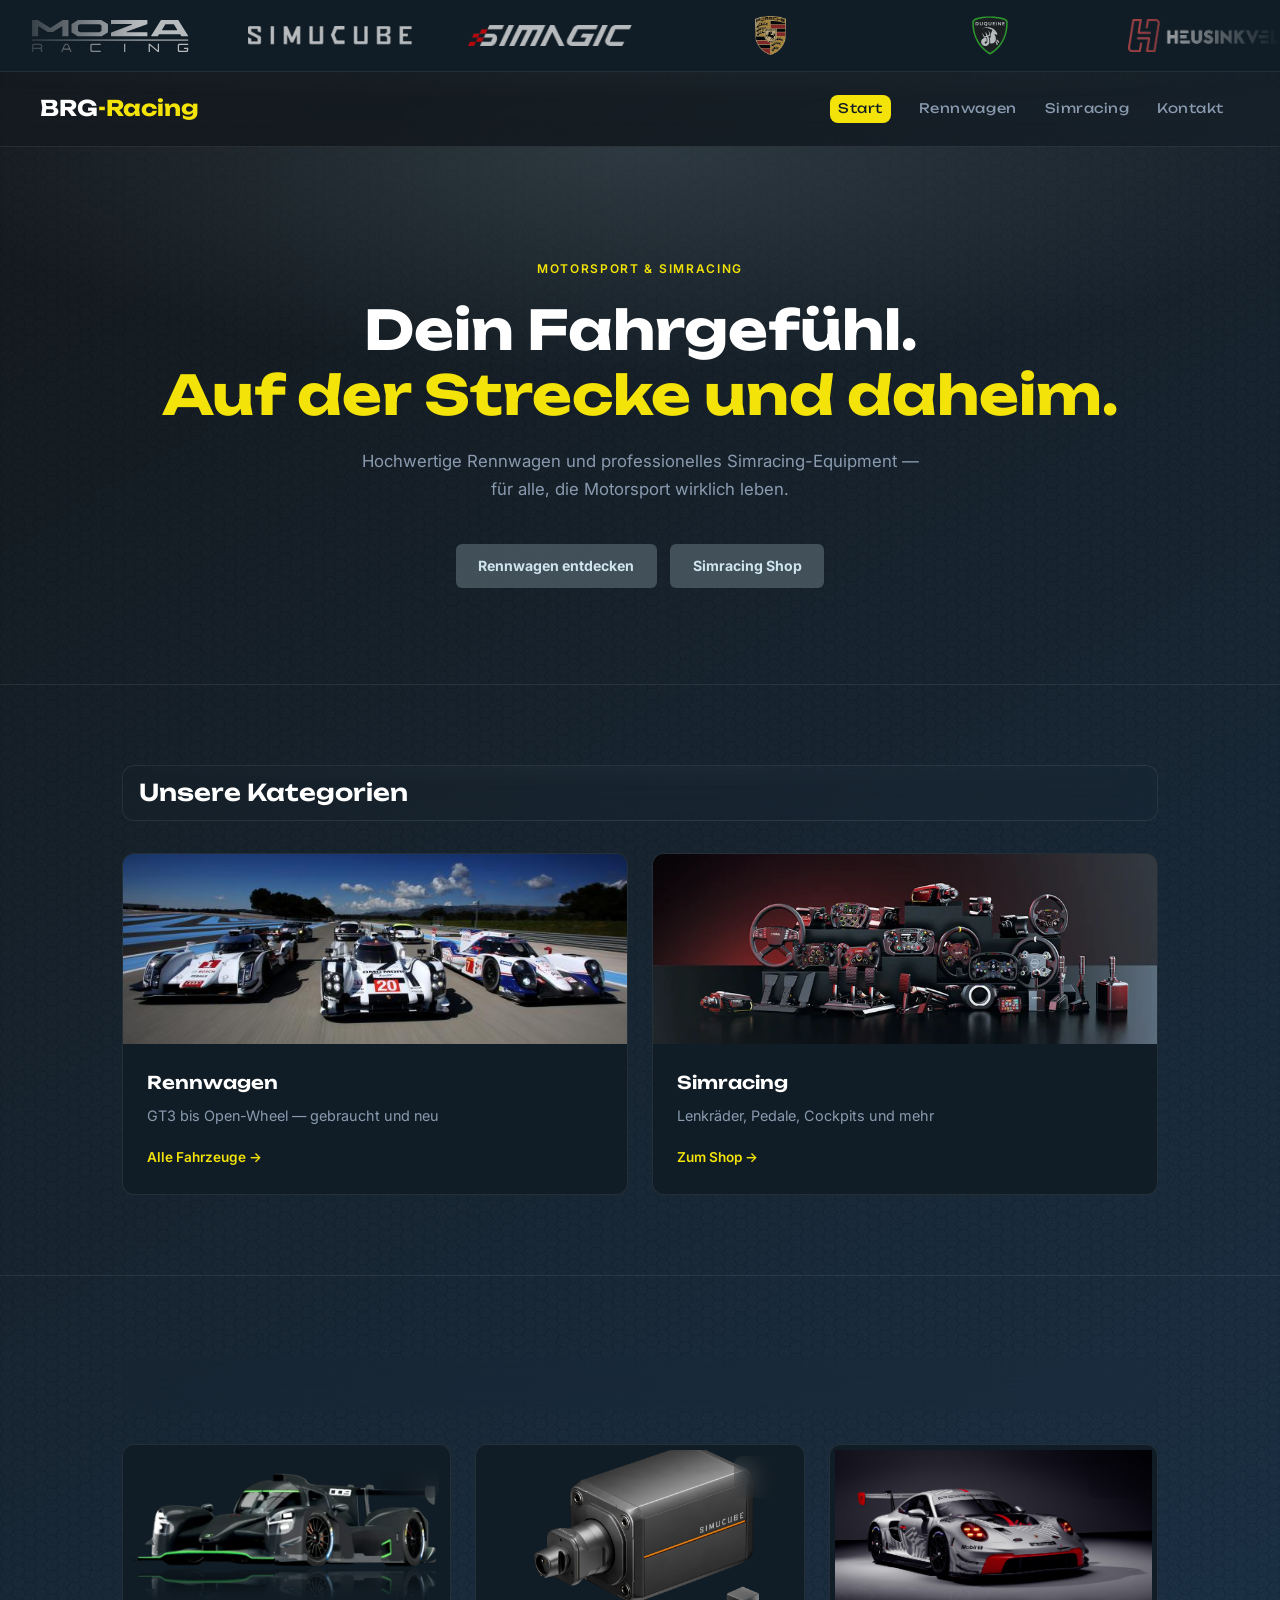
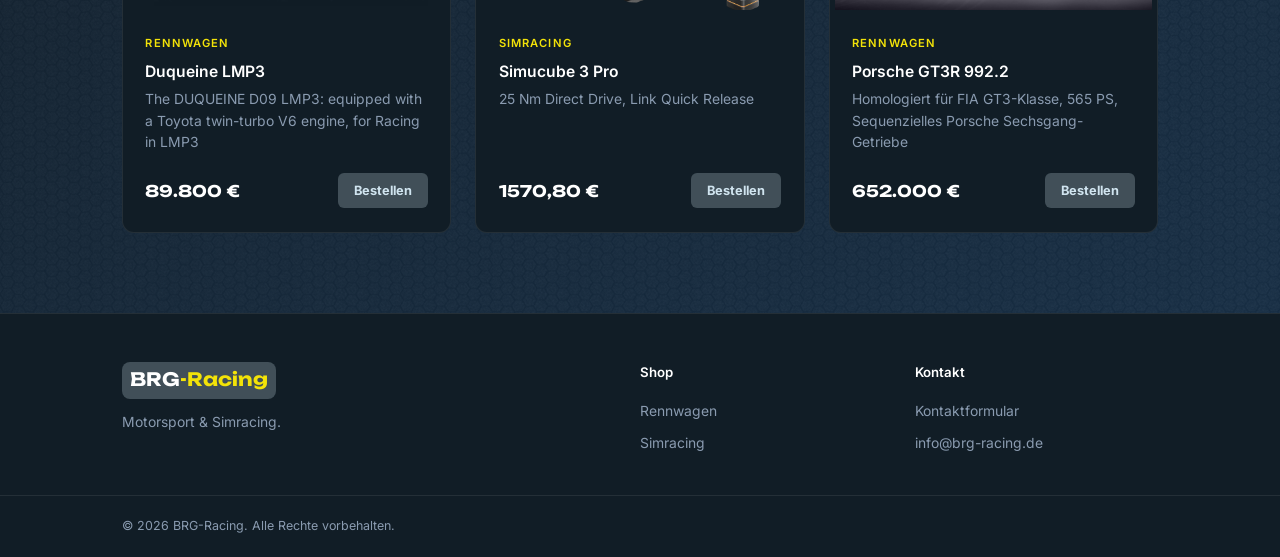
==== commit 7ec6e746: "ein Marken Karusell hinzugefügt" ====
--- a/eirikb/index.html
+++ b/eirikb/index.html
@@ -1,225 +1,221 @@
 <!doctype html>
 <html lang="de">
-  <head>
-    <meta charset="UTF-8" />
-    <meta name="viewport" content="width=device-width, initial-scale=1.0" />
-    <title>BRG-Racing | Racecars & Simracing</title>
-    <link rel="stylesheet" href="./styles/style-main.css" />
-    <!-- Google Fonts: Inter (Text) & Unbounded (Überschriften) -->
-    <link rel="preconnect" href="https://fonts.googleapis.com" />
-    <link rel="preconnect" href="https://fonts.gstatic.com" crossorigin />
-    <link
-      href="https://fonts.googleapis.com/css2?family=Inter:ital,opsz,wght@0,14..32,100..900;1,14..32,100..900&family=Unbounded:wght@200..900&display=swap"
-      rel="stylesheet"
-    />
-  </head>
-  <body>
-    <!-- ===== HEADER ===== -->
-    <header>
-      <a href="index.html" class="logo">BRG<span>-Racing</span></a>
-
-      <!-- Checkbox steuert das mobile Menü (kein JavaScript) -->
-      <input type="checkbox" id="nav-toggle" class="nav-toggle" />
-      <label for="nav-toggle" class="hamburger" aria-label="Menü öffnen">
-        <span></span>
-        <span></span>
-        <span></span>
-      </label>
-
-      <nav>
-        <a href="index.html" class="aktiv">Start</a>
+
+<head>
+  <meta charset="UTF-8" />
+  <meta name="viewport" content="width=device-width, initial-scale=1.0" />
+  <title>BRG-Racing | Racecars & Simracing</title>
+  <link rel="stylesheet" href="./styles/style-main.css" />
+  <!-- Google Fonts: Inter (Text) & Unbounded (Überschriften) -->
+  <link rel="preconnect" href="https://fonts.googleapis.com" />
+  <link rel="preconnect" href="https://fonts.gstatic.com" crossorigin />
+  <link
+    href="https://fonts.googleapis.com/css2?family=Inter:ital,opsz,wght@0,14..32,100..900;1,14..32,100..900&family=Unbounded:wght@200..900&display=swap"
+    rel="stylesheet" />
+</head>
+
+<body>
+  <!-- ===== MARKEN-LAUFBAND: scrollt endlos per CSS-Animation (kein JavaScript).
+       Rein dekorativ, daher für Screenreader ausgeblendet (aria-hidden). -->
+  <div class="marken-band" aria-hidden="true">
+    <div class="marken-spur">
+      <!-- Logo-Satz 1 (10 Marken) -->
+      <div class="marken-slide"><img src="./assets/Simracing/MOZA_Racing_White.svg" alt="" /></div>
+      <div class="marken-slide"><img src="./assets/Simracing/Simucube-logo-1.png" alt="" /></div>
+      <div class="marken-slide"><img src="./assets/Simracing/Simmagic_Red_White_logo.avif" alt="" /></div>
+      <div class="marken-slide"><img src="./assets/racecars/Porsche_Symbol_2.webp" alt="" /></div>
+      <div class="marken-slide"><img src="./assets/racecars/duqueine-logo-28.svg" alt="" /></div>
+      <div class="marken-slide"><img src="./assets/Simracing/Heusinkveld_White.webp" alt="" /></div>
+      <div class="marken-slide"><img src="./assets/Simracing/Ascher_Racing_White.png" alt="" /></div>
+      <div class="marken-slide"><img src="./assets/Simracing/ATR_Logo.avif" alt="" /></div>
+      <div class="marken-slide"><img src="./assets/Simracing/Fanatec_Logo_White.png" alt="" /></div>
+      <div class="marken-slide"><img src="./assets/racecars/Ligier_Automotive_White.svg" alt="" /></div>
+      <!-- Logo-Satz 2: identische Kopie für die nahtlose Endlosschleife -->
+      <div class="marken-slide"><img src="./assets/Simracing/MOZA_Racing_White.svg" alt="" /></div>
+      <div class="marken-slide"><img src="./assets/Simracing/Simucube-logo-1.png" alt="" /></div>
+      <div class="marken-slide"><img src="./assets/Simracing/Simmagic_Red_White_logo.avif" alt="" /></div>
+      <div class="marken-slide"><img src="./assets/racecars/Porsche_Symbol_2.webp" alt="" /></div>
+      <div class="marken-slide"><img src="./assets/racecars/duqueine-logo-28.svg" alt="" /></div>
+      <div class="marken-slide"><img src="./assets/Simracing/Heusinkveld_White.webp" alt="" /></div>
+      <div class="marken-slide"><img src="./assets/Simracing/Ascher_Racing_White.png" alt="" /></div>
+      <div class="marken-slide"><img src="./assets/Simracing/ATR_Logo.avif" alt="" /></div>
+      <div class="marken-slide"><img src="./assets/Simracing/Fanatec_Logo_White.png" alt="" /></div>
+      <div class="marken-slide"><img src="./assets/racecars/Ligier_Automotive_White.svg" alt="" /></div>
+    </div>
+  </div>
+
+  <!-- ===== HEADER ===== -->
+  <header>
+    <a href="index.html" class="logo">BRG<span>-Racing</span></a>
+
+    <!-- Checkbox steuert das mobile Menü (kein JavaScript) -->
+    <input type="checkbox" id="nav-toggle" class="nav-toggle" />
+    <label for="nav-toggle" class="hamburger" aria-label="Menü öffnen">
+      <span></span>
+      <span></span>
+      <span></span>
+    </label>
+
+    <nav>
+      <a href="index.html" class="aktiv">Start</a>
+      <a href="./html/racecars.html">Rennwagen</a>
+      <a href="./html/simracing.html">Simracing</a>
+      <a href="./html/kontakt.html">Kontakt</a>
+    </nav>
+  </header>
+
+  <!-- ===== HAUPTINHALT ===== -->
+  <main>
+    <!-- Hero-Bereich: Einstieg und Hauptaussage -->
+    <section class="hero">
+      <div class="wrapper">
+        <p class="hero-label">Motorsport & Simracing</p>
+        <h1>
+          Dein Fahrgefühl.<br /><span>Auf der Strecke und daheim.</span>
+        </h1>
+        <p class="hero-text">
+          Hochwertige Rennwagen und professionelles Simracing-Equipment — für
+          alle, die Motorsport wirklich leben.
+        </p>
+        <div class="hero-ctas">
+          <a href="./html/racecars.html" class="btn">Rennwagen entdecken</a>
+          <a href="./html/simracing.html" class="btn btn-ghost">Simracing Shop</a>
+        </div>
+      </div>
+    </section>
+
+    <!-- Kategorie-Übersicht: 2-spaltiges Grid -->
+    <section class="kategorien">
+      <div class="wrapper">
+        <h2>Unsere Kategorien</h2>
+        <div class="kat-grid">
+          <a href="./html/racecars.html" class="kat-karte">
+            <!-- Platzhalter — wird später durch echtes Bild ersetzt -->
+            <div class="kat-bild rennwagen">
+              <img src="../eirikb/assets/racecars/Castellet-Motorsport.jpg" alt="Rennwagen" class="kat-img" />
+            </div>
+            <div class="kat-info">
+              <h3>Rennwagen</h3>
+              <p>GT3 bis Open-Wheel — gebraucht und neu</p>
+              <span class="pfeil">Alle Fahrzeuge &rarr;</span>
+            </div>
+          </a>
+
+          <a href="./html/simracing.html" class="kat-karte">
+            <div class="kat-bild simracing">
+              <img src="../eirikb/assets/Simracing/MOZA_Racing_Racing_Series-Update.webp" alt="Simracing"
+                class="kat-img" />
+            </div>
+            <div class="kat-info">
+              <h3>Simracing</h3>
+              <p>Lenkräder, Pedale, Cockpits und mehr</p>
+              <span class="pfeil">Zum Shop &rarr;</span>
+            </div>
+          </a>
+        </div>
+      </div>
+    </section>
+
+    <!-- Produkt-Highlights: 3-spaltiges Grid -->
+    <section class="highlights">
+      <div class="wrapper">
+        <h2>Highlights</h2>
+        <div class="produkt-grid">
+          <!-- Produkt 1 -->
+          <article class="produkt-karte">
+            <div class="produkt-bild">
+              <img src="./assets/racecars/duqueine-lmp3.webp" alt="Wheelbase" class="produkt-img" />
+              <div class="produkt-marke">
+                <img src="./assets/racecars/duqueine-logo-28.svg" alt="Hersteller-Logo" />
+              </div>
+            </div>
+            <div class="produkt-info">
+              <span class="tag">Rennwagen</span>
+              <h3>Duqueine LMP3</h3>
+              <p>
+                The DUQUEINE D09 LMP3: equipped with a Toyota twin-turbo V6
+                engine, for Racing in LMP3
+              </p>
+              <div class="produkt-fuss">
+                <strong class="preis">89.800 €</strong>
+                <a href="./html/bestellen.html" class="btn btn-sm">Bestellen</a>
+              </div>
+            </div>
+          </article>
+
+          <!-- Produkt 2 -->
+          <article class="produkt-karte">
+            <div class="produkt-bild">
+              <img src="./assets/Simracing/SC3PRO-LINK-1.webp" alt="Wheelbase" class="produkt-img" />
+              <div class="produkt-marke">
+                <img src="./assets/Simracing/Simucube-logo-1.png" alt="Simucube" />
+              </div>
+            </div>
+            <div class="produkt-info">
+              <span class="tag">Simracing</span>
+              <h3>Simucube 3 Pro</h3>
+              <p>25 Nm Direct Drive, Link Quick Release</p>
+              <div class="produkt-fuss">
+                <strong class="preis">1570,80 €</strong>
+                <a href="./html/bestellen.html" class="btn btn-sm">Bestellen</a>
+              </div>
+            </div>
+          </article>
+
+          <!-- Produkt 3 -->
+          <article class="produkt-karte">
+            <div class="produkt-bild">
+              <img src="./assets/racecars/porsche-gt3r-992.jpg" class="produkt-img" />
+              <div class="produkt-marke">
+                <img src="./assets/racecars/Porsche_Symbol_2.webp" alt="Hersteller-Logo" />
+              </div>
+            </div>
+            <div class="produkt-info">
+              <span class="tag">Rennwagen</span>
+              <h3>Porsche GT3R 992.2</h3>
+              <p>
+                Homologiert für FIA GT3-Klasse, 565 PS, Sequenzielles Porsche
+                Sechsgang-Getriebe
+              </p>
+              <div class="produkt-fuss">
+                <strong class="preis">652.000 €</strong>
+                <a href="./html/bestellen.html" class="btn btn-sm">Bestellen</a>
+              </div>
+            </div>
+          </article>
+        </div>
+      </div>
+    </section>
+  </main>
+
+  <!-- ===== FOOTER ===== -->
+  <footer>
+    <!-- Footer-Grid: Info | Shop-Links | Kontakt-Links -->
+    <div class="footer-grid wrapper">
+      <div class="footer-brand">
+        <p class="logo-text">BRG<span>-Racing</span></p>
+        <p class="footer-desc">Motorsport & Simracing.</p>
+      </div>
+
+      <nav class="footer-nav">
+        <strong>Shop</strong>
         <a href="./html/racecars.html">Rennwagen</a>
         <a href="./html/simracing.html">Simracing</a>
-        <a href="./html/kontakt.html">Kontakt</a>
       </nav>
-    </header>
-
-    <!-- ===== HAUPTINHALT ===== -->
-    <main>
-      <!-- Hero-Bereich: Einstieg und Hauptaussage -->
-      <section class="hero">
-        <div class="wrapper">
-          <p class="hero-label">Motorsport & Simracing</p>
-          <h1>
-            Dein Fahrgefühl.<br /><span>Auf der Strecke und daheim.</span>
-          </h1>
-          <p class="hero-text">
-            Hochwertige Rennwagen und professionelles Simracing-Equipment — für
-            alle, die Motorsport wirklich leben.
-          </p>
-          <div class="hero-ctas">
-            <a href="./html/racecars.html" class="btn">Rennwagen entdecken</a>
-            <a href="./html/simracing.html" class="btn btn-ghost"
-              >Simracing Shop</a
-            >
-          </div>
-        </div>
-      </section>
-
-      <!-- Kategorie-Übersicht: 2-spaltiges Grid -->
-      <section class="kategorien">
-        <div class="wrapper">
-          <h2>Unsere Kategorien</h2>
-          <div class="kat-grid">
-            <a href="./html/racecars.html" class="kat-karte">
-              <!-- Platzhalter — wird später durch echtes Bild ersetzt -->
-              <div class="kat-bild rennwagen">
-                <img
-                  src="../eirikb/assets/racecars/Castellet-Motorsport.jpg"
-                  alt="Rennwagen"
-                  class="kat-img"
-                />
-              </div>
-              <div class="kat-info">
-                <h3>Rennwagen</h3>
-                <p>GT3 bis Open-Wheel — gebraucht und neu</p>
-                <span class="pfeil">Alle Fahrzeuge &rarr;</span>
-              </div>
-            </a>
-
-            <a href="./html/simracing.html" class="kat-karte">
-              <div class="kat-bild simracing">
-                <img
-                  src="../eirikb/assets/Simracing/MOZA_Racing_Racing_Series-Update.webp"
-                  alt="Simracing"
-                  class="kat-img"
-                />
-              </div>
-              <div class="kat-info">
-                <h3>Simracing</h3>
-                <p>Lenkräder, Pedale, Cockpits und mehr</p>
-                <span class="pfeil">Zum Shop &rarr;</span>
-              </div>
-            </a>
-          </div>
-        </div>
-      </section>
-
-      <!-- Produkt-Highlights: 3-spaltiges Grid -->
-      <section class="highlights">
-        <div class="wrapper">
-          <h2>Highlights</h2>
-          <div class="produkt-grid">
-            <!-- Produkt 1 -->
-            <article class="produkt-karte">
-              <div class="produkt-bild">
-                <img
-                  src="./assets/racecars/duqueine-lmp3.webp"
-                  alt="Wheelbase"
-                  class="produkt-img"
-                />
-                <div class="produkt-marke">
-                  <img
-                    src="./assets/racecars/duqueine-logo-28.svg"
-                    alt="Hersteller-Logo"
-                  />
-                </div>
-              </div>
-              <div class="produkt-info">
-                <span class="tag">Rennwagen</span>
-                <h3>Duqueine LMP3</h3>
-                <p>
-                  The DUQUEINE D09 LMP3: equipped with a Toyota twin-turbo V6
-                  engine, for Racing in LMP3
-                </p>
-                <div class="produkt-fuss">
-                  <strong class="preis">89.800 €</strong>
-                  <a href="./html/bestellen.html" class="btn btn-sm"
-                    >Bestellen</a
-                  >
-                </div>
-              </div>
-            </article>
-
-            <!-- Produkt 2 -->
-            <article class="produkt-karte">
-              <div class="produkt-bild">
-                <img
-                  src="./assets/Simracing/SC3PRO-LINK-1.webp"
-                  alt="Wheelbase"
-                  class="produkt-img"
-                />
-                <div class="produkt-marke">
-                  <img
-                    src="./assets/Simracing/Simucube-logo-1.png"
-                    alt="Simucube"
-                  />
-                </div>
-              </div>
-              <div class="produkt-info">
-                <span class="tag">Simracing</span>
-                <h3>Simucube 3 Pro</h3>
-                <p>25 Nm Direct Drive, Link Quick Release</p>
-                <div class="produkt-fuss">
-                  <strong class="preis">1570,80 €</strong>
-                  <a href="./html/bestellen.html" class="btn btn-sm"
-                    >Bestellen</a
-                  >
-                </div>
-              </div>
-            </article>
-
-            <!-- Produkt 3 -->
-            <article class="produkt-karte">
-              <div class="produkt-bild">
-                <img
-                  src="./assets/racecars/porsche-gt3r-992.jpg"
-                  class="produkt-img"
-                />
-                <div class="produkt-marke">
-                  <img
-                    src="./assets/racecars/Porsche_Symbol_2.webp"
-                    alt="Hersteller-Logo"
-                  />
-                </div>
-              </div>
-              <div class="produkt-info">
-                <span class="tag">Rennwagen</span>
-                <h3>Porsche GT3R 992.2</h3>
-                <p>
-                  Homologiert für FIA GT3-Klasse, 565 PS, Sequenzielles Porsche
-                  Sechsgang-Getriebe
-                </p>
-                <div class="produkt-fuss">
-                  <strong class="preis">652.000 €</strong>
-                  <a href="./html/bestellen.html" class="btn btn-sm"
-                    >Bestellen</a
-                  >
-                </div>
-              </div>
-            </article>
-          </div>
-        </div>
-      </section>
-    </main>
-
-    <!-- ===== FOOTER ===== -->
-    <footer>
-      <!-- Footer-Grid: Info | Shop-Links | Kontakt-Links -->
-      <div class="footer-grid wrapper">
-        <div class="footer-brand">
-          <p class="logo-text">BRG<span>-Racing</span></p>
-          <p class="footer-desc">Motorsport & Simracing.</p>
-        </div>
-
-        <nav class="footer-nav">
-          <strong>Shop</strong>
-          <a href="./html/racecars.html">Rennwagen</a>
-          <a href="./html/simracing.html">Simracing</a>
-        </nav>
-
-        <nav class="footer-nav">
-          <strong>Kontakt</strong>
-          <a href="./html/kontakt.html">Kontaktformular</a>
-          <a href="mailto:info@brg-racing.de">info@brg-racing.de</a>
-        </nav>
-      </div>
-
-      <div class="footer-bottom">
-        <div class="wrapper">
-          <p>&copy; 2026 BRG-Racing. Alle Rechte vorbehalten.</p>
-        </div>
-      </div>
-    </footer>
-  </body>
-</html>
+
+      <nav class="footer-nav">
+        <strong>Kontakt</strong>
+        <a href="./html/kontakt.html">Kontaktformular</a>
+        <a href="mailto:info@brg-racing.de">info@brg-racing.de</a>
+      </nav>
+    </div>
+
+    <div class="footer-bottom">
+      <div class="wrapper">
+        <p>&copy; 2026 BRG-Racing. Alle Rechte vorbehalten.</p>
+      </div>
+    </div>
+  </footer>
+</body>
+
+</html>
--- a/eirikb/styles/style-main.css
+++ b/eirikb/styles/style-main.css
@@ -19,7 +19,7 @@
   padding: 0;
 }
 
-/* ===== SEITEN-GRID: Header | Main | Footer ===== */
+/* ===== SEITEN-GRID: Laufband | Header | Main | Footer ===== */
 body {
   font-family: "Inter", Arial, sans-serif;
   background:
@@ -32,7 +32,7 @@
   color: var(--text);
   line-height: 1.65;
   display: grid;
-  grid-template-rows: auto 1fr auto;
+  grid-template-rows: auto auto 1fr auto;
   min-height: 100vh;
 }
 
@@ -46,6 +46,91 @@
   max-width: var(--max-w);
   margin: 0 auto;
   padding: 0 2rem;
+}
+
+/* ===== MARKEN-LAUFBAND (über der Navigation) ===== */
+/* Endlosschleife rein per CSS-Animation — kein JavaScript.
+   Der Logo-Satz (10 Marken) liegt doppelt in der Spur; verschoben
+   wird genau um die Breite eines Satzes (10 × 220px), dann springt
+   die Animation unsichtbar auf den Anfang zurück. */
+@keyframes marken-scroll {
+  0% {
+    transform: translateX(0);
+  }
+  100% {
+    transform: translateX(calc(-220px * 10));
+  }
+}
+
+.marken-band {
+  background-color: var(--bg);
+  border-bottom: 1px solid var(--rand);
+  height: 72px;
+  overflow: hidden;
+  /* Anker für die weichen Kanten links/rechts */
+  position: relative;
+}
+
+/* Weiche Kanten: Logos tauchen links sanft auf und laufen rechts aus */
+.marken-band::before,
+.marken-band::after {
+  content: "";
+  position: absolute;
+  top: 0;
+  width: 140px;
+  height: 100%;
+  z-index: 2;
+  background: linear-gradient(to right, var(--bg) 0%, transparent 100%);
+}
+
+.marken-band::before {
+  left: 0;
+}
+
+.marken-band::after {
+  right: 0;
+  transform: rotateZ(180deg);
+}
+
+/* Grid-Spur: alle Logos in einer Reihe mit fester Spaltenbreite */
+.marken-spur {
+  display: grid;
+  grid-auto-flow: column;
+  grid-auto-columns: 220px;
+  height: 100%;
+  /* 60s für 10 Marken = gleiches Tempo wie zuvor 30s für 5 Marken */
+  animation: marken-scroll 60s linear infinite;
+}
+
+/* Beim Überfahren mit der Maus pausiert das Laufband */
+.marken-band:hover .marken-spur {
+  animation-play-state: paused;
+}
+
+.marken-slide {
+  display: grid;
+  place-items: center;
+  padding: 0 1.75rem;
+}
+
+/* Logos skalieren einheitlich, egal welches Dateiformat */
+.marken-slide img {
+  max-width: 100%;
+  max-height: 40px;
+  object-fit: contain;
+  opacity: 0.7;
+  transition: opacity 0.2s;
+}
+
+.marken-slide img:hover {
+  opacity: 1;
+}
+
+/* Barrierefreiheit: Systemeinstellung "weniger Bewegung" respektieren */
+@media (prefers-reduced-motion: reduce) {
+  .marken-spur {
+    animation: none;
+  }
 }
 
 /* ===== HEADER ===== */
@@ -749,6 +834,20 @@
     justify-self: end;
   }
 
+  /* Marken-Laufband: flacher, schmalere weiche Kanten */
+  .marken-band {
+    height: 56px;
+  }
+
+  .marken-band::before,
+  .marken-band::after {
+    width: 60px;
+  }
+
+  .marken-slide img {
+    max-height: 30px;
+  }
+
   header nav {
     display: none;
     grid-column: 1 / -1;
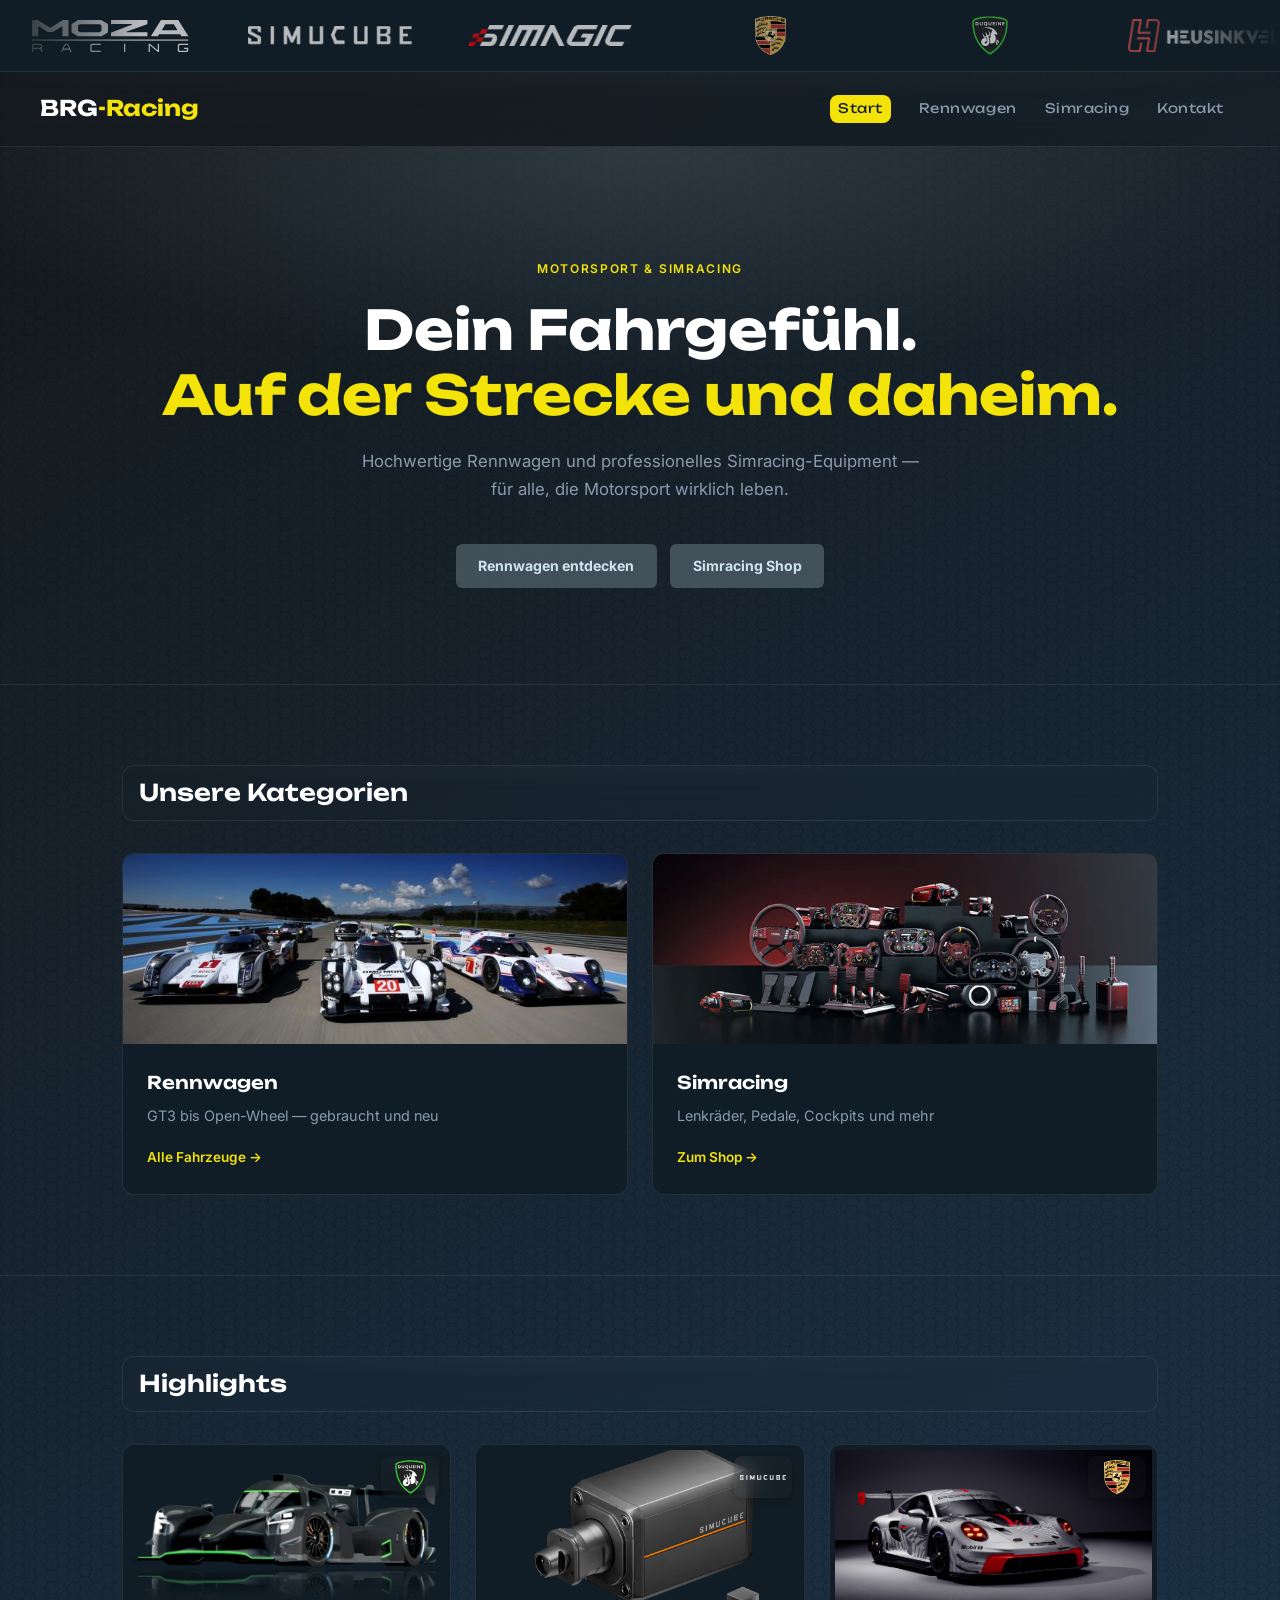
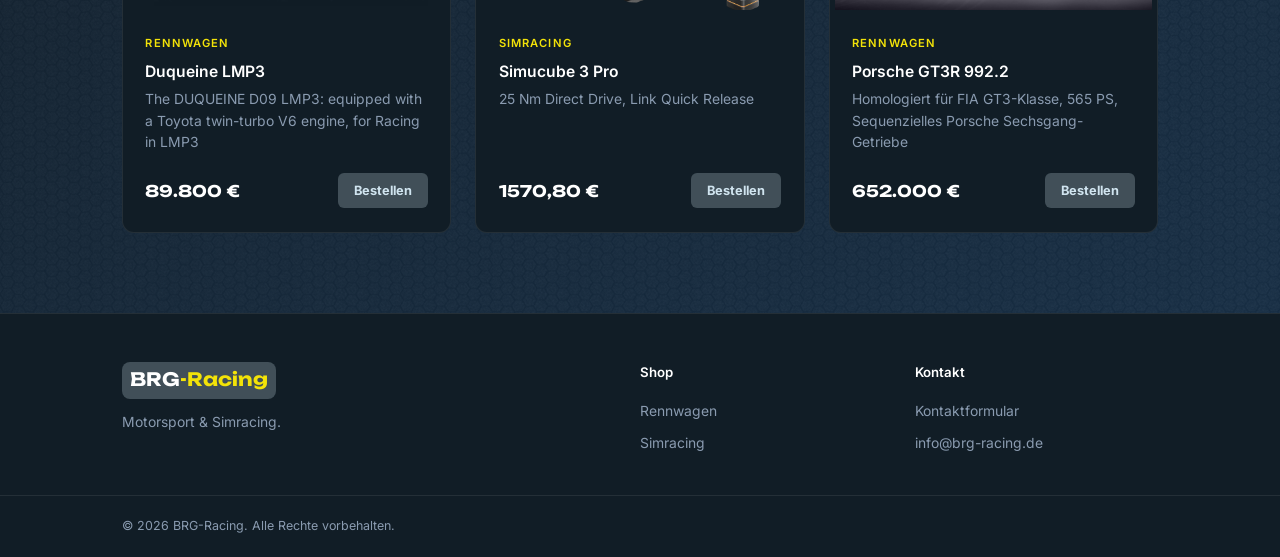
==== commit 8ee9bce6: "code Kommentiert und weitere kleine Fehler behoben" ====
--- a/eirikb/index.html
+++ b/eirikb/index.html
@@ -1,4 +1,5 @@
 <!doctype html>
+<!-- Startseite: Hero, Kategorie-Übersicht und drei Produkt-Highlights -->
 <html lang="de">
 
 <head>
@@ -90,7 +91,6 @@
         <h2>Unsere Kategorien</h2>
         <div class="kat-grid">
           <a href="./html/racecars.html" class="kat-karte">
-            <!-- Platzhalter — wird später durch echtes Bild ersetzt -->
             <div class="kat-bild rennwagen">
               <img src="../eirikb/assets/racecars/Castellet-Motorsport.jpg" alt="Rennwagen" class="kat-img" />
             </div>
@@ -124,7 +124,7 @@
           <!-- Produkt 1 -->
           <article class="produkt-karte">
             <div class="produkt-bild">
-              <img src="./assets/racecars/duqueine-lmp3.webp" alt="Wheelbase" class="produkt-img" />
+              <img src="./assets/racecars/duqueine-lmp3.webp" alt="Duqueine D09 LMP3" class="produkt-img" />
               <div class="produkt-marke">
                 <img src="./assets/racecars/duqueine-logo-28.svg" alt="Hersteller-Logo" />
               </div>
@@ -138,7 +138,8 @@
               </p>
               <div class="produkt-fuss">
                 <strong class="preis">89.800 €</strong>
-                <a href="./html/bestellen.html" class="btn btn-sm">Bestellen</a>
+                <a href="mailto:info@brg-racing.de?subject=Bestellung:%20Duqueine%20D09%20LMP3&body=Guten%20Tag,%0D%0A%0D%0Aich%20m%C3%B6chte%20folgendes%20Produkt%20bestellen:%0D%0A-%20Duqueine%20D09%20LMP3%20(89.800%20%E2%82%AC)%0D%0A%0D%0AName:%0D%0AAdresse:%0D%0ATelefon:%0D%0A"
+                  class="btn btn-sm">Bestellen</a>
               </div>
             </div>
           </article>
@@ -146,7 +147,7 @@
           <!-- Produkt 2 -->
           <article class="produkt-karte">
             <div class="produkt-bild">
-              <img src="./assets/Simracing/SC3PRO-LINK-1.webp" alt="Wheelbase" class="produkt-img" />
+              <img src="./assets/Simracing/SC3PRO-LINK-1.webp" alt="Simucube 3 Pro Wheelbase" class="produkt-img" />
               <div class="produkt-marke">
                 <img src="./assets/Simracing/Simucube-logo-1.png" alt="Simucube" />
               </div>
@@ -157,7 +158,8 @@
               <p>25 Nm Direct Drive, Link Quick Release</p>
               <div class="produkt-fuss">
                 <strong class="preis">1570,80 €</strong>
-                <a href="./html/bestellen.html" class="btn btn-sm">Bestellen</a>
+                <a href="mailto:info@brg-racing.de?subject=Bestellung:%20Simucube%203%20Pro&body=Guten%20Tag,%0D%0A%0D%0Aich%20m%C3%B6chte%20folgendes%20Produkt%20bestellen:%0D%0A-%20Simucube%203%20Pro%20(1570,80%20%E2%82%AC)%0D%0A%0D%0AName:%0D%0AAdresse:%0D%0ATelefon:%0D%0A"
+                  class="btn btn-sm">Bestellen</a>
               </div>
             </div>
           </article>
@@ -165,7 +167,7 @@
           <!-- Produkt 3 -->
           <article class="produkt-karte">
             <div class="produkt-bild">
-              <img src="./assets/racecars/porsche-gt3r-992.jpg" class="produkt-img" />
+              <img src="./assets/racecars/porsche-gt3r-992.jpg" alt="Porsche GT3R 992.2" class="produkt-img" />
               <div class="produkt-marke">
                 <img src="./assets/racecars/Porsche_Symbol_2.webp" alt="Hersteller-Logo" />
               </div>
@@ -179,7 +181,8 @@
               </p>
               <div class="produkt-fuss">
                 <strong class="preis">652.000 €</strong>
-                <a href="./html/bestellen.html" class="btn btn-sm">Bestellen</a>
+                <a href="mailto:info@brg-racing.de?subject=Bestellung:%20Porsche%20GT3R%20992.2&body=Guten%20Tag,%0D%0A%0D%0Aich%20m%C3%B6chte%20folgendes%20Produkt%20bestellen:%0D%0A-%20Porsche%20GT3R%20992.2%20(652.000%20%E2%82%AC)%0D%0A%0D%0AName:%0D%0AAdresse:%0D%0ATelefon:%0D%0A"
+                  class="btn btn-sm">Bestellen</a>
               </div>
             </div>
           </article>
--- a/eirikb/styles/style-main.css
+++ b/eirikb/styles/style-main.css
@@ -1,3 +1,6 @@
+/* BRG-Racing — zentrales Stylesheet für alle Seiten.
+   Seitenaufbau, Header, Produktkarten und Footer nutzen CSS Grid. */
+
 /* ===== VARIABLEN ===== */
 :root {
   --primaer: #4e5d67c8;
@@ -394,7 +397,7 @@
   color: var(--text);
 }
 
-/* Farb-Platzhalter oben — werden später durch <img> ersetzt */
+/* Bildfläche der Kategorie-Karten; Farbverlauf dient als Fallback */
 .kat-bild {
   height: 190px;
 }
@@ -481,6 +484,14 @@
   object-fit: cover;
   display: block;
 }
+
+/* Farbige Platzhalterflächen für Produktkarten ohne Foto (racecars.html) */
+.produkt-bild.rot { background: linear-gradient(135deg, #7a0000 0%, #2a1010 100%); }
+.produkt-bild.blau { background: linear-gradient(135deg, #0d3460 0%, #0d1428 100%); }
+.produkt-bild.gruen { background: linear-gradient(135deg, #0f4d32 0%, #101f16 100%); }
+.produkt-bild.gelb { background: linear-gradient(135deg, #8a7400 0%, #2a2410 100%); }
+.produkt-bild.orange { background: linear-gradient(135deg, #8a4200 0%, #2a1810 100%); }
+.produkt-bild.grau { background: linear-gradient(135deg, #4a5560 0%, #1a2026 100%); }
 
 /* Einheitlicher Platz für das Hersteller-Logo auf jeder Produktkarte */
 .produkt-marke {
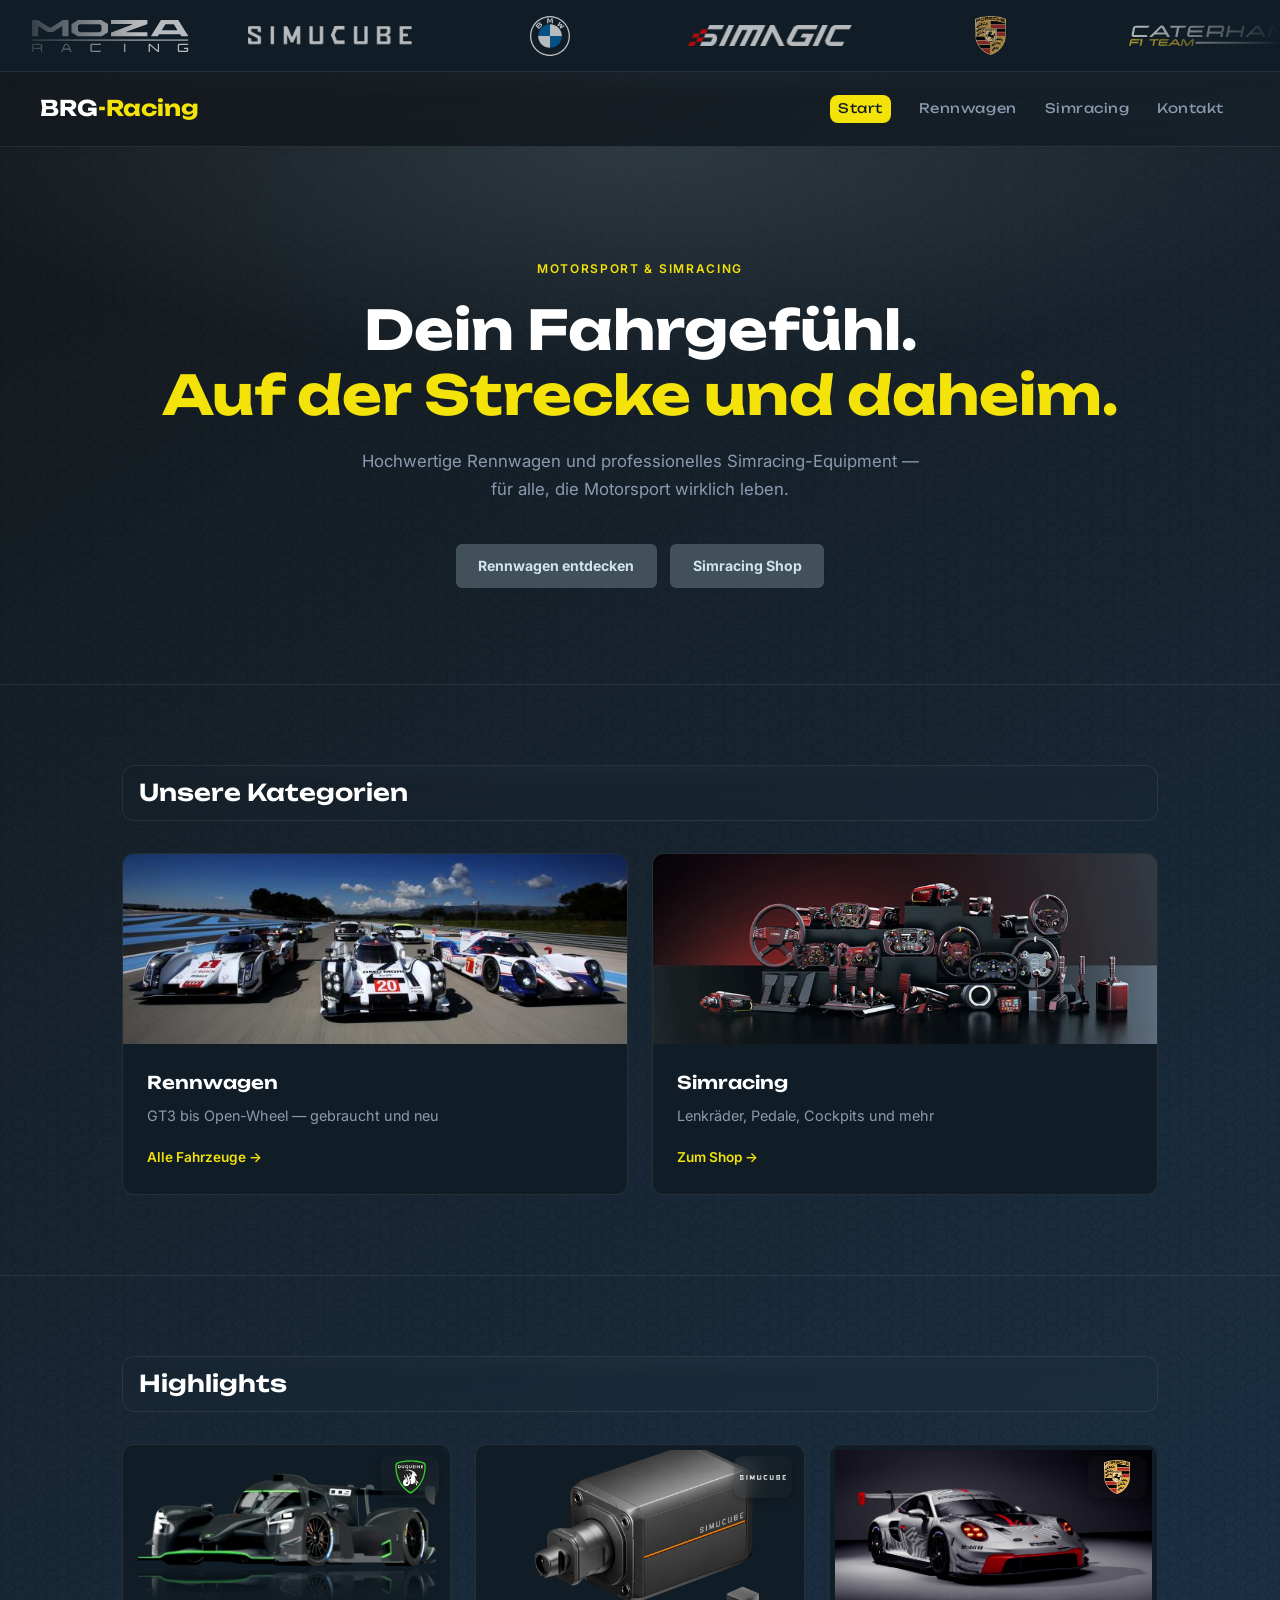
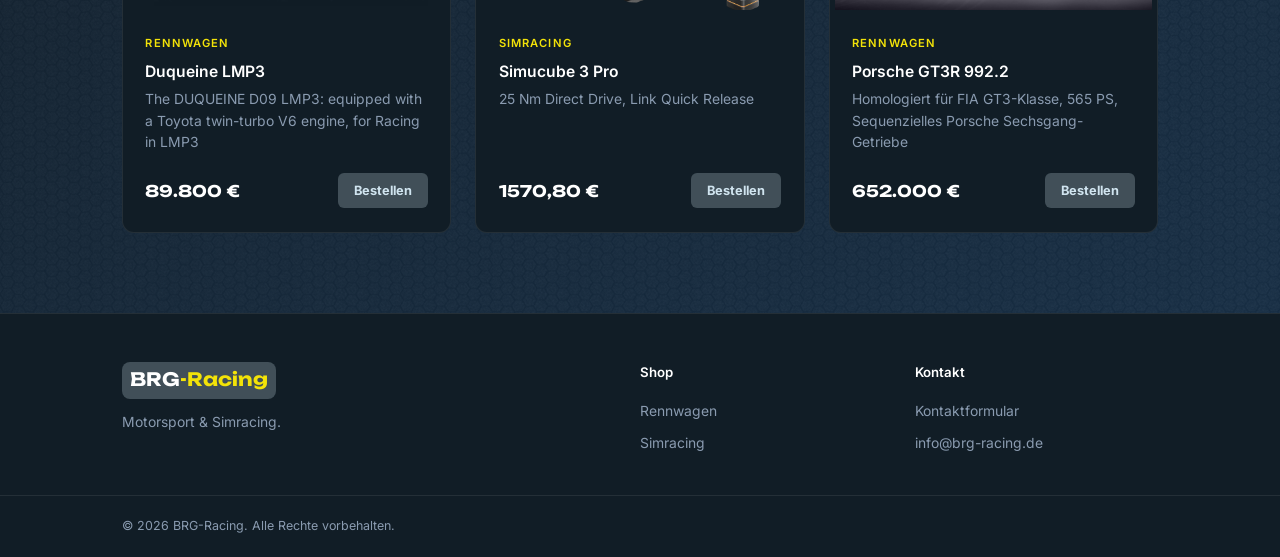
==== commit 2412bb33: "Neue Marken dem Karusell hinzugefügt" ====
--- a/eirikb/index.html
+++ b/eirikb/index.html
@@ -20,26 +20,34 @@
        Rein dekorativ, daher für Screenreader ausgeblendet (aria-hidden). -->
   <div class="marken-band" aria-hidden="true">
     <div class="marken-spur">
-      <!-- Logo-Satz 1 (10 Marken) -->
+      <!-- Logo-Satz 1 (14 Marken) -->
       <div class="marken-slide"><img src="./assets/Simracing/MOZA_Racing_White.svg" alt="" /></div>
       <div class="marken-slide"><img src="./assets/Simracing/Simucube-logo-1.png" alt="" /></div>
+      <div class="marken-slide"><img src="./assets/racecars/BMW_White.svg" alt="" /></div>
       <div class="marken-slide"><img src="./assets/Simracing/Simmagic_Red_White_logo.avif" alt="" /></div>
       <div class="marken-slide"><img src="./assets/racecars/Porsche_Symbol_2.webp" alt="" /></div>
+      <div class="marken-slide"><img src="./assets/racecars/Caterham_Logo.svg" alt="" /></div>
       <div class="marken-slide"><img src="./assets/racecars/duqueine-logo-28.svg" alt="" /></div>
       <div class="marken-slide"><img src="./assets/Simracing/Heusinkveld_White.webp" alt="" /></div>
+      <div class="marken-slide"><img src="./assets/racecars/Renault_White.svg" alt="" /></div>
       <div class="marken-slide"><img src="./assets/Simracing/Ascher_Racing_White.png" alt="" /></div>
       <div class="marken-slide"><img src="./assets/Simracing/ATR_Logo.avif" alt="" /></div>
+      <div class="marken-slide"><img src="./assets/racecars/TonyKart_Wordmark.svg" alt="" /></div>
       <div class="marken-slide"><img src="./assets/Simracing/Fanatec_Logo_White.png" alt="" /></div>
       <div class="marken-slide"><img src="./assets/racecars/Ligier_Automotive_White.svg" alt="" /></div>
       <!-- Logo-Satz 2: identische Kopie für die nahtlose Endlosschleife -->
       <div class="marken-slide"><img src="./assets/Simracing/MOZA_Racing_White.svg" alt="" /></div>
       <div class="marken-slide"><img src="./assets/Simracing/Simucube-logo-1.png" alt="" /></div>
+      <div class="marken-slide"><img src="./assets/racecars/BMW_White.svg" alt="" /></div>
       <div class="marken-slide"><img src="./assets/Simracing/Simmagic_Red_White_logo.avif" alt="" /></div>
       <div class="marken-slide"><img src="./assets/racecars/Porsche_Symbol_2.webp" alt="" /></div>
+      <div class="marken-slide"><img src="./assets/racecars/Caterham_Logo.svg" alt="" /></div>
       <div class="marken-slide"><img src="./assets/racecars/duqueine-logo-28.svg" alt="" /></div>
       <div class="marken-slide"><img src="./assets/Simracing/Heusinkveld_White.webp" alt="" /></div>
+      <div class="marken-slide"><img src="./assets/racecars/Renault_White.svg" alt="" /></div>
       <div class="marken-slide"><img src="./assets/Simracing/Ascher_Racing_White.png" alt="" /></div>
       <div class="marken-slide"><img src="./assets/Simracing/ATR_Logo.avif" alt="" /></div>
+      <div class="marken-slide"><img src="./assets/racecars/TonyKart_Wordmark.svg" alt="" /></div>
       <div class="marken-slide"><img src="./assets/Simracing/Fanatec_Logo_White.png" alt="" /></div>
       <div class="marken-slide"><img src="./assets/racecars/Ligier_Automotive_White.svg" alt="" /></div>
     </div>
--- a/eirikb/styles/style-main.css
+++ b/eirikb/styles/style-main.css
@@ -61,7 +61,7 @@
     transform: translateX(0);
   }
   100% {
-    transform: translateX(calc(-220px * 10));
+    transform: translateX(calc(-220px * 14));
   }
 }
 
@@ -101,8 +101,8 @@
   grid-auto-flow: column;
   grid-auto-columns: 220px;
   height: 100%;
-  /* 60s für 10 Marken = gleiches Tempo wie zuvor 30s für 5 Marken */
-  animation: marken-scroll 60s linear infinite;
+  /* 84s für 14 Marken = gleiches Tempo (6 s pro Marke) */
+  animation: marken-scroll 84s linear infinite;
 }
 
 /* Beim Überfahren mit der Maus pausiert das Laufband */
